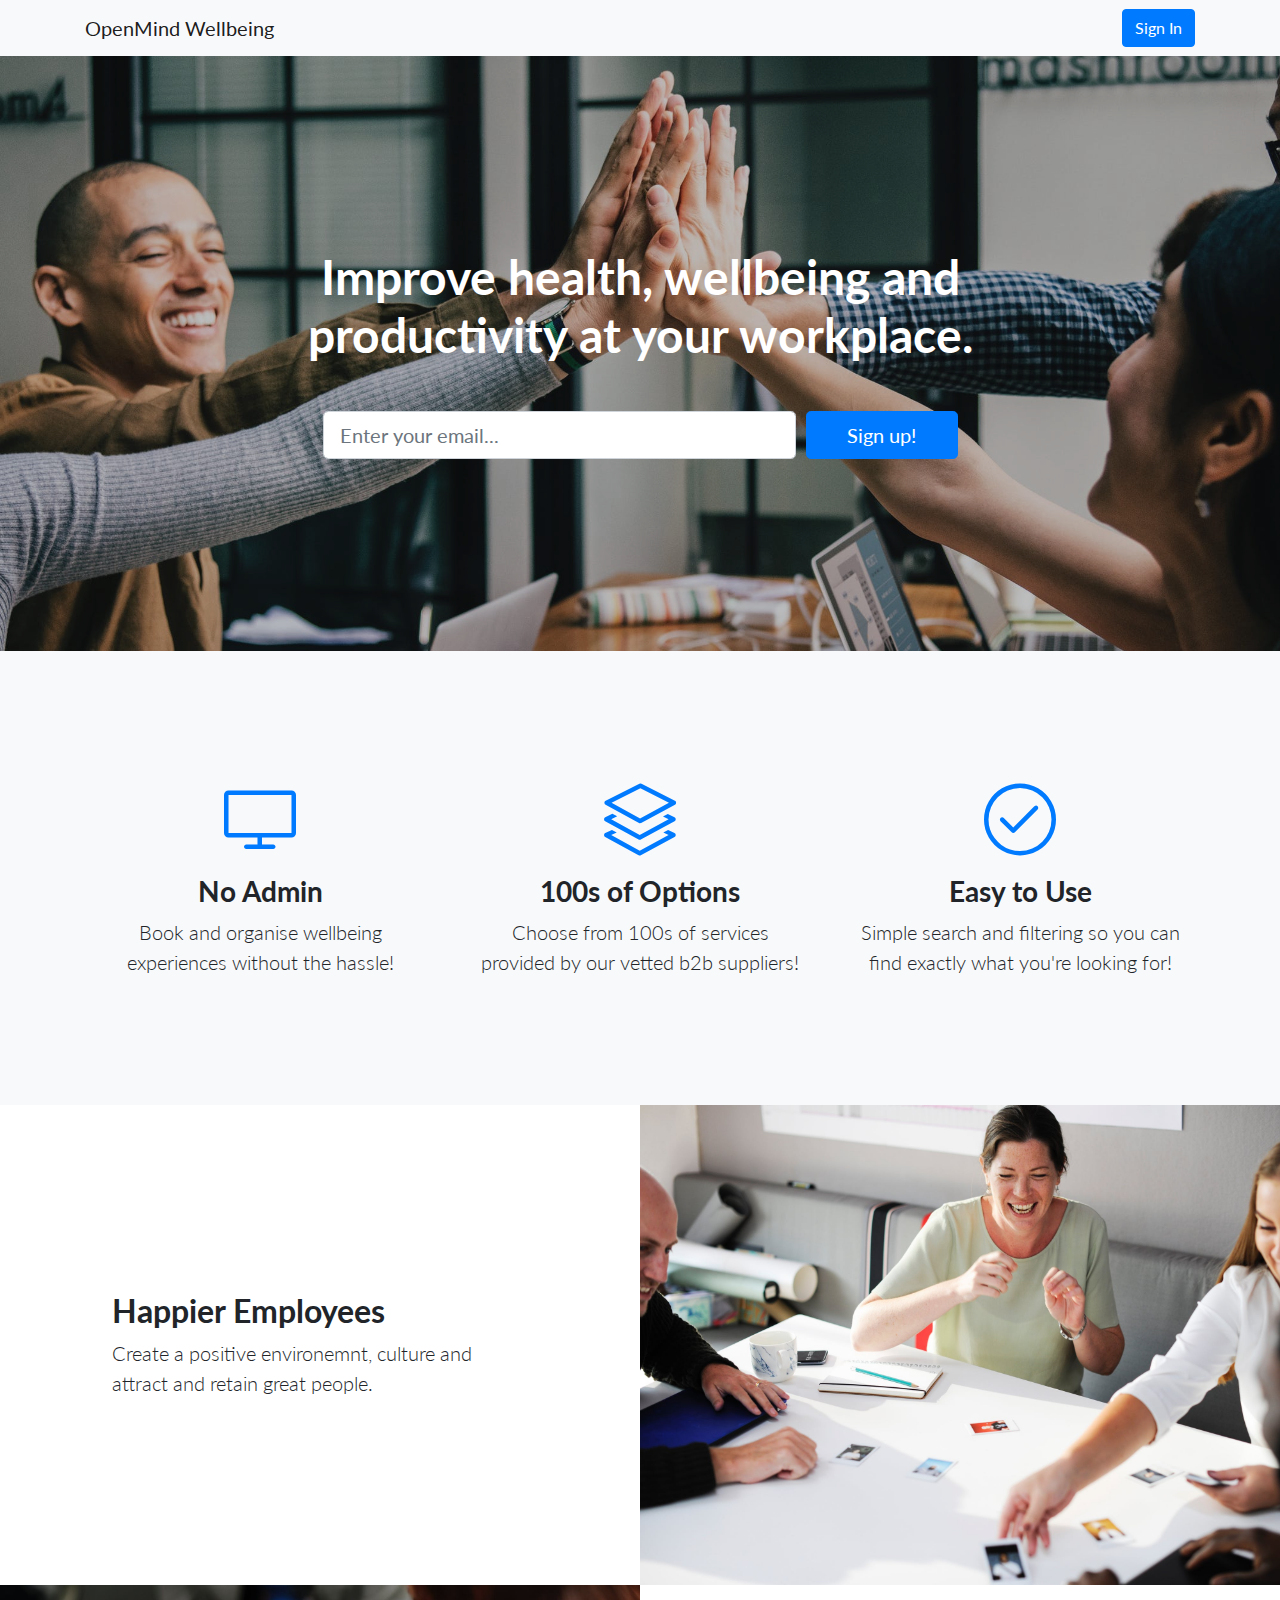
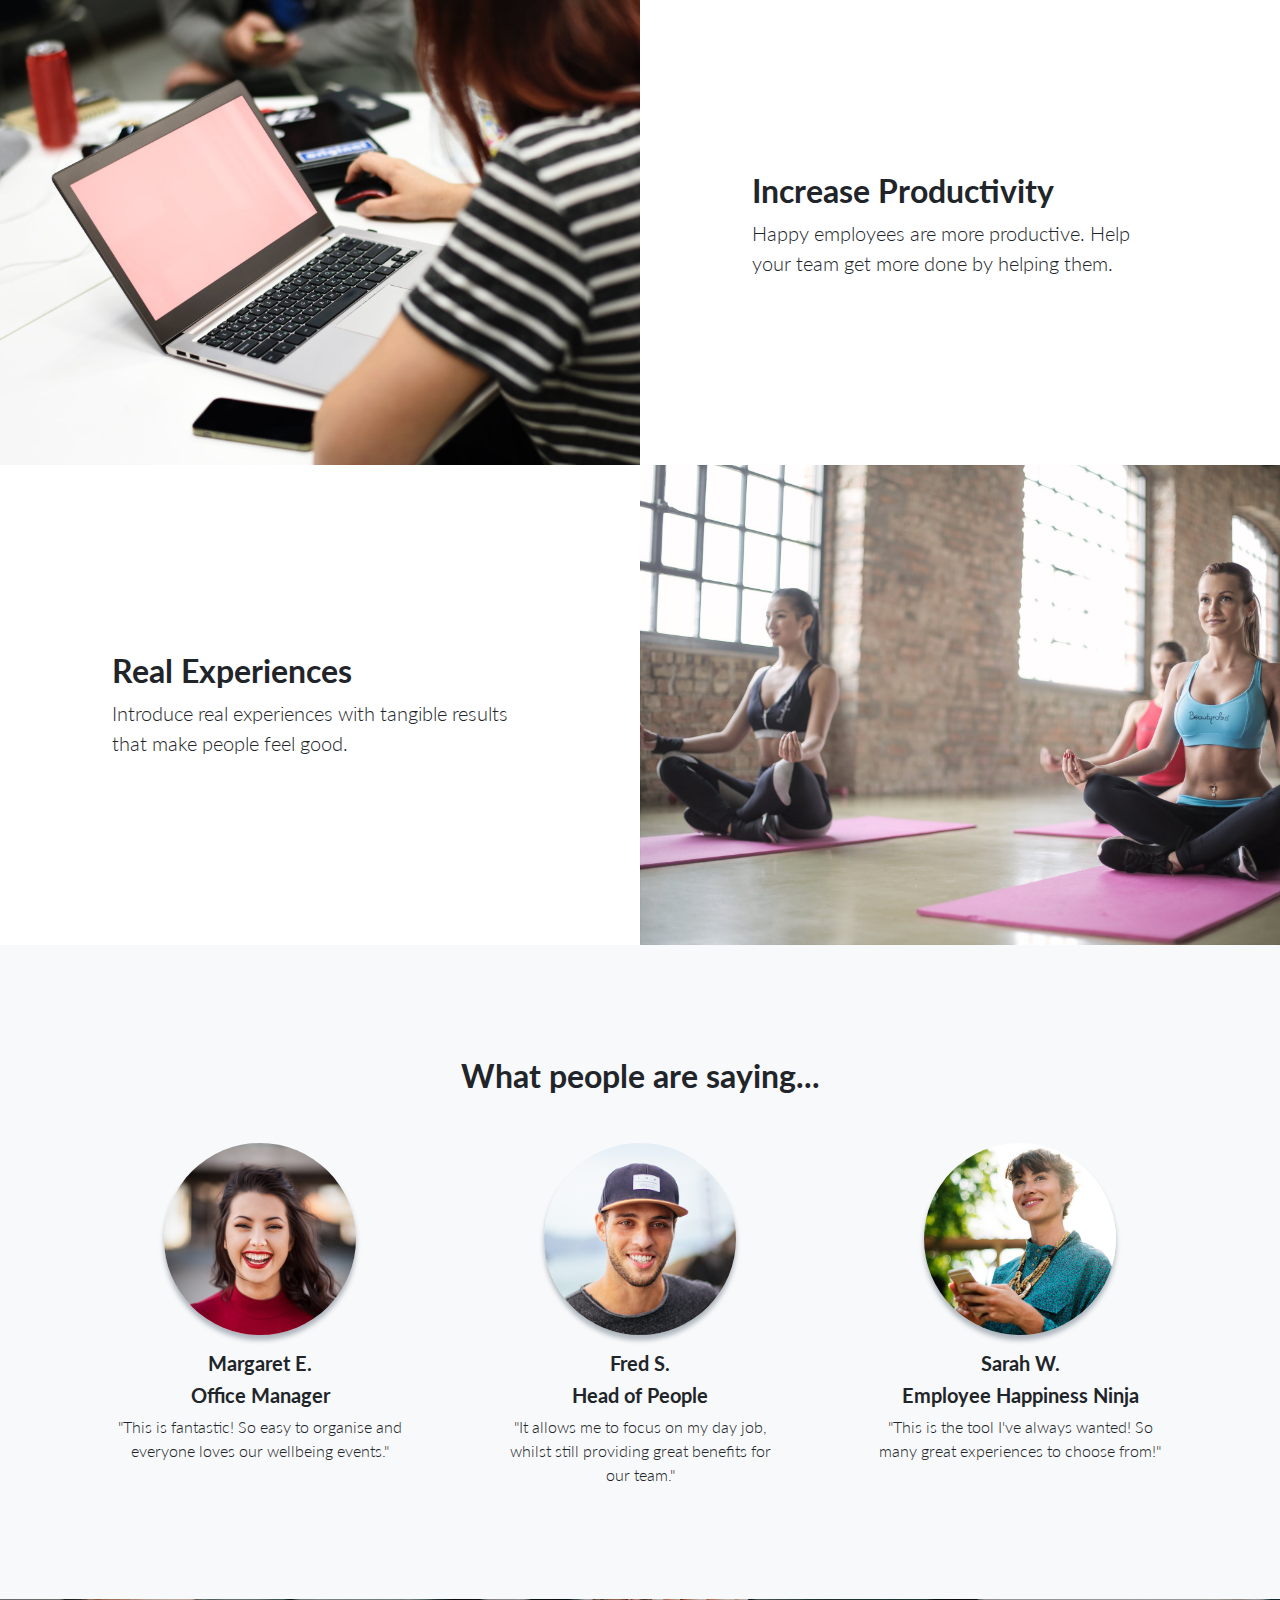
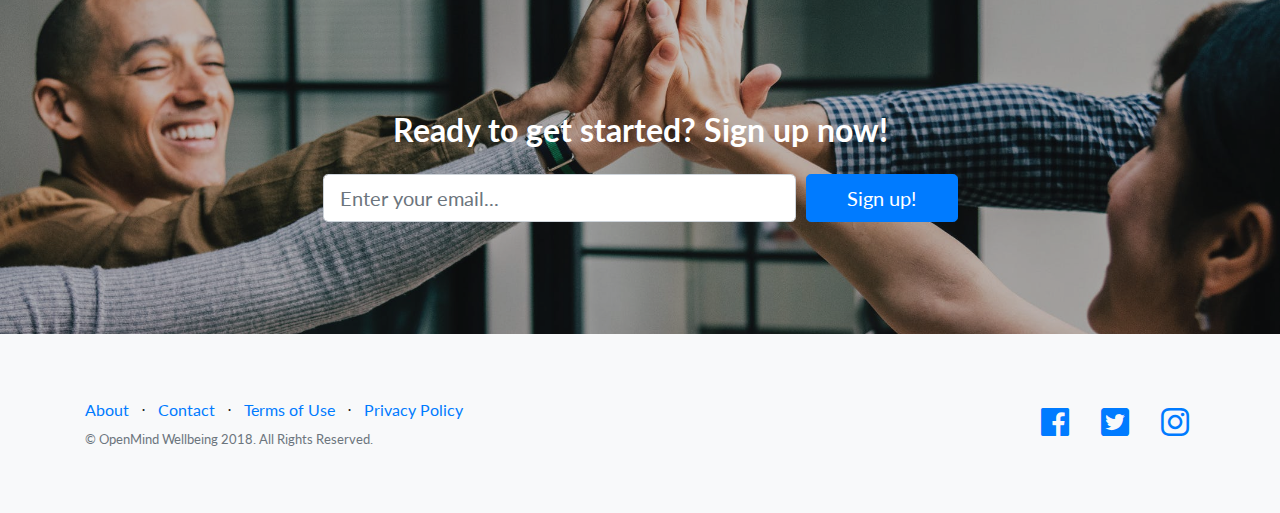
==== index.html @ 5ac27236 "Initial Commit" ====
<!DOCTYPE html>
<html lang="en">

  <head>

    <meta charset="utf-8">
    <meta name="viewport" content="width=device-width, initial-scale=1, shrink-to-fit=no">
    <meta name="description" content="">
    <meta name="author" content="">

    <title>OpenMind Wellbeing</title>

    <!-- Bootstrap core CSS -->
    <link href="vendor/bootstrap/css/bootstrap.min.css" rel="stylesheet">

    <!-- Custom fonts for this template -->
    <link href="vendor/fontawesome-free/css/all.min.css" rel="stylesheet">
    <link href="vendor/simple-line-icons/css/simple-line-icons.css" rel="stylesheet" type="text/css">
    <link href="https://fonts.googleapis.com/css?family=Lato:300,400,700,300italic,400italic,700italic" rel="stylesheet" type="text/css">

    <!-- Custom styles for this template -->
    <link href="css/landing-page.min.css" rel="stylesheet">

  </head>

  <body>

    <!-- Navigation -->
    <nav class="navbar navbar-light bg-light static-top">
      <div class="container">
        <a class="navbar-brand" href="#">OpenMind Wellbeing</a>
        <a class="btn btn-primary" href="#">Sign In</a>
      </div>
    </nav>

    <!-- Masthead -->
    <header class="masthead text-white text-center">
      <div class="overlay"></div>
      <div class="container">
        <div class="row">
          <div class="col-xl-9 mx-auto">
            <h1 class="mb-5">Improve health, wellbeing and productivity at your workplace.</h1>
          </div>
          <div class="col-md-10 col-lg-8 col-xl-7 mx-auto">
            <form>
              <div class="form-row">
                <div class="col-12 col-md-9 mb-2 mb-md-0">
                  <input type="email" class="form-control form-control-lg" placeholder="Enter your email...">
                </div>
                <div class="col-12 col-md-3">
                  <button type="submit" class="btn btn-block btn-lg btn-primary">Sign up!</button>
                </div>
              </div>
            </form>
          </div>
        </div>
      </div>
    </header>

    <!-- Icons Grid -->
    <section class="features-icons bg-light text-center">
      <div class="container">
        <div class="row">
          <div class="col-lg-4">
            <div class="features-icons-item mx-auto mb-5 mb-lg-0 mb-lg-3">
              <div class="features-icons-icon d-flex">
                <i class="icon-screen-desktop m-auto text-primary"></i>
              </div>
              <h3>No Admin</h3>
              <p class="lead mb-0">Book and organise wellbeing experiences without the hassle!</p>
            </div>
          </div>
          <div class="col-lg-4">
            <div class="features-icons-item mx-auto mb-5 mb-lg-0 mb-lg-3">
              <div class="features-icons-icon d-flex">
                <i class="icon-layers m-auto text-primary"></i>
              </div>
              <h3>100s of Options</h3>
              <p class="lead mb-0">Choose from 100s of services provided by our vetted b2b suppliers!</p>
            </div>
          </div>
          <div class="col-lg-4">
            <div class="features-icons-item mx-auto mb-0 mb-lg-3">
              <div class="features-icons-icon d-flex">
                <i class="icon-check m-auto text-primary"></i>
              </div>
              <h3>Easy to Use</h3>
              <p class="lead mb-0">Simple search and filtering so you can find exactly what you're looking for!</p>
            </div>
          </div>
        </div>
      </div>
    </section>

    <!-- Image Showcases -->
    <section class="showcase">
      <div class="container-fluid p-0">
        <div class="row no-gutters">

          <div class="col-lg-6 order-lg-2 text-white showcase-img" style="background-image: url('img/happy.jpeg');"></div>
          <div class="col-lg-6 order-lg-1 my-auto showcase-text">
            <h2>Happier Employees</h2>
            <p class="lead mb-0">Create a positive environemnt, culture and attract and retain great people.</p>
          </div>
        </div>
        <div class="row no-gutters">
          <div class="col-lg-6 text-white showcase-img" style="background-image: url('img/productive.jpeg');"></div>
          <div class="col-lg-6 my-auto showcase-text">
            <h2>Increase Productivity</h2>
            <p class="lead mb-0">Happy employees are more productive. Help your team get more done by helping them.</p>
          </div>
        </div>
        <div class="row no-gutters">
          <div class="col-lg-6 order-lg-2 text-white showcase-img" style="background-image: url('img/yoga.jpeg');"></div>
          <div class="col-lg-6 order-lg-1 my-auto showcase-text">
            <h2>Real Experiences</h2>
            <p class="lead mb-0">Introduce real experiences with tangible results that make people feel good.</p>
          </div>
        </div>
      </div>
    </section>

    <!-- Testimonials -->
    <section class="testimonials text-center bg-light">
      <div class="container">
        <h2 class="mb-5">What people are saying...</h2>
        <div class="row">
          <div class="col-lg-4">
            <div class="testimonial-item mx-auto mb-5 mb-lg-0">
              <img class="img-fluid rounded-circle mb-3" src="img/testimonials-1.jpg" alt="">
              <h5>Margaret E.</h5>
              <h5>Office Manager</h5>
              <p class="font-weight-light mb-0">"This is fantastic! So easy to organise and everyone loves our wellbeing events."</p>
            </div>
          </div>
          <div class="col-lg-4">
            <div class="testimonial-item mx-auto mb-5 mb-lg-0">
              <img class="img-fluid rounded-circle mb-3" src="img/testimonials-2.jpg" alt="">
              <h5>Fred S.</h5>
              <h5>Head of People</h5>
              <p class="font-weight-light mb-0">"It allows me to focus on my day job, whilst still providing great benefits for our team."</p>
            </div>
          </div>
          <div class="col-lg-4">
            <div class="testimonial-item mx-auto mb-5 mb-lg-0">
              <img class="img-fluid rounded-circle mb-3" src="img/testimonials-3.jpg" alt="">
              <h5>Sarah	W.</h5>
              <h5>Employee Happiness Ninja</h5>
              <p class="font-weight-light mb-0">"This is the tool I've always wanted! So many great experiences to choose from!"</p>
            </div>
          </div>
        </div>
      </div>
    </section>

    <!-- Call to Action -->
    <section class="call-to-action text-white text-center">
      <div class="overlay"></div>
      <div class="container">
        <div class="row">
          <div class="col-xl-9 mx-auto">
            <h2 class="mb-4">Ready to get started? Sign up now!</h2>
          </div>
          <div class="col-md-10 col-lg-8 col-xl-7 mx-auto">
            <form>
              <div class="form-row">
                <div class="col-12 col-md-9 mb-2 mb-md-0">
                  <input type="email" class="form-control form-control-lg" placeholder="Enter your email...">
                </div>
                <div class="col-12 col-md-3">
                  <button type="submit" class="btn btn-block btn-lg btn-primary">Sign up!</button>
                </div>
              </div>
            </form>
          </div>
        </div>
      </div>
    </section>

    <!-- Footer -->
    <footer class="footer bg-light">
      <div class="container">
        <div class="row">
          <div class="col-lg-6 h-100 text-center text-lg-left my-auto">
            <ul class="list-inline mb-2">
              <li class="list-inline-item">
                <a href="#">About</a>
              </li>
              <li class="list-inline-item">&sdot;</li>
              <li class="list-inline-item">
                <a href="#">Contact</a>
              </li>
              <li class="list-inline-item">&sdot;</li>
              <li class="list-inline-item">
                <a href="#">Terms of Use</a>
              </li>
              <li class="list-inline-item">&sdot;</li>
              <li class="list-inline-item">
                <a href="#">Privacy Policy</a>
              </li>
            </ul>
            <p class="text-muted small mb-4 mb-lg-0">&copy; OpenMind Wellbeing 2018. All Rights Reserved.</p>
          </div>
          <div class="col-lg-6 h-100 text-center text-lg-right my-auto">
            <ul class="list-inline mb-0">
              <li class="list-inline-item mr-3">
                <a href="https://www.facebook.com/OpenMindWellbeing/">
                  <i class="fab fa-facebook fa-2x fa-fw"></i>
                </a>
              </li>
              <li class="list-inline-item mr-3">
                <a href="https://www.twitter.com/OpenMindWellbeing/">
                  <i class="fab fa-twitter-square fa-2x fa-fw"></i>
                </a>
              </li>
              <li class="list-inline-item">
                <a href="https://www.instagram.com/OpenMindWellbeing/">
                  <i class="fab fa-instagram fa-2x fa-fw"></i>
                </a>
              </li>
            </ul>
          </div>
        </div>
      </div>
    </footer>

    <!-- Bootstrap core JavaScript -->
    <script src="vendor/jquery/jquery.min.js"></script>
    <script src="vendor/bootstrap/js/bootstrap.bundle.min.js"></script>

  </body>

</html>
---- vendor/fontawesome-free/css/all.min.css ----
/*!
 * Font Awesome Free 5.3.1 by @fontawesome - https://fontawesome.com
 * License - https://fontawesome.com/license/free (Icons: CC BY 4.0, Fonts: SIL OFL 1.1, Code: MIT License)
 */
.fa,.fab,.fal,.far,.fas{-moz-osx-font-smoothing:grayscale;-webkit-font-smoothing:antialiased;display:inline-block;font-style:normal;font-variant:normal;text-rendering:auto;line-height:1}.fa-lg{font-size:1.33333em;line-height:.75em;vertical-align:-.0667em}.fa-xs{font-size:.75em}.fa-sm{font-size:.875em}.fa-1x{font-size:1em}.fa-2x{font-size:2em}.fa-3x{font-size:3em}.fa-4x{font-size:4em}.fa-5x{font-size:5em}.fa-6x{font-size:6em}.fa-7x{font-size:7em}.fa-8x{font-size:8em}.fa-9x{font-size:9em}.fa-10x{font-size:10em}.fa-fw{text-align:center;width:1.25em}.fa-ul{list-style-type:none;margin-left:2.5em;padding-left:0}.fa-ul>li{position:relative}.fa-li{left:-2em;position:absolute;text-align:center;width:2em;line-height:inherit}.fa-border{border:.08em solid #eee;border-radius:.1em;padding:.2em .25em .15em}.fa-pull-left{float:left}.fa-pull-right{float:right}.fa.fa-pull-left,.fab.fa-pull-left,.fal.fa-pull-left,.far.fa-pull-left,.fas.fa-pull-left{margin-right:.3em}.fa.fa-pull-right,.fab.fa-pull-right,.fal.fa-pull-right,.far.fa-pull-right,.fas.fa-pull-right{margin-left:.3em}.fa-spin{animation:fa-spin 2s infinite linear}.fa-pulse{animation:fa-spin 1s infinite steps(8)}@keyframes fa-spin{0%{transform:rotate(0deg)}to{transform:rotate(1turn)}}.fa-rotate-90{-ms-filter:"progid:DXImageTransform.Microsoft.BasicImage(rotation=1)";transform:rotate(90deg)}.fa-rotate-180{-ms-filter:"progid:DXImageTransform.Microsoft.BasicImage(rotation=2)";transform:rotate(180deg)}.fa-rotate-270{-ms-filter:"progid:DXImageTransform.Microsoft.BasicImage(rotation=3)";transform:rotate(270deg)}.fa-flip-horizontal{-ms-filter:"progid:DXImageTransform.Microsoft.BasicImage(rotation=0, mirror=1)";transform:scaleX(-1)}.fa-flip-vertical{transform:scaleY(-1)}.fa-flip-horizontal.fa-flip-vertical,.fa-flip-vertical{-ms-filter:"progid:DXImageTransform.Microsoft.BasicImage(rotation=2, mirror=1)"}.fa-flip-horizontal.fa-flip-vertical{transform:scale(-1)}:root .fa-flip-horizontal,:root .fa-flip-vertical,:root .fa-rotate-90,:root .fa-rotate-180,:root .fa-rotate-270{-webkit-filter:none;filter:none}.fa-stack{display:inline-block;height:2em;line-height:2em;position:relative;vertical-align:middle;width:2em}.fa-stack-1x,.fa-stack-2x{left:0;position:absolute;text-align:center;width:100%}.fa-stack-1x{line-height:inherit}.fa-stack-2x{font-size:2em}.fa-inverse{color:#fff}.fa-500px:before{content:"\f26e"}.fa-accessible-icon:before{content:"\f368"}.fa-accusoft:before{content:"\f369"}.fa-ad:before{content:"\f641"}.fa-address-book:before{content:"\f2b9"}.fa-address-card:before{content:"\f2bb"}.fa-adjust:before{content:"\f042"}.fa-adn:before{content:"\f170"}.fa-adversal:before{content:"\f36a"}.fa-affiliatetheme:before{content:"\f36b"}.fa-air-freshener:before{content:"\f5d0"}.fa-algolia:before{content:"\f36c"}.fa-align-center:before{content:"\f037"}.fa-align-justify:before{content:"\f039"}.fa-align-left:before{content:"\f036"}.fa-align-right:before{content:"\f038"}.fa-alipay:before{content:"\f642"}.fa-allergies:before{content:"\f461"}.fa-amazon:before{content:"\f270"}.fa-amazon-pay:before{content:"\f42c"}.fa-ambulance:before{content:"\f0f9"}.fa-american-sign-language-interpreting:before{content:"\f2a3"}.fa-amilia:before{content:"\f36d"}.fa-anchor:before{content:"\f13d"}.fa-android:before{content:"\f17b"}.fa-angellist:before{content:"\f209"}.fa-angle-double-down:before{content:"\f103"}.fa-angle-double-left:before{content:"\f100"}.fa-angle-double-right:before{content:"\f101"}.fa-angle-double-up:before{content:"\f102"}.fa-angle-down:before{content:"\f107"}.fa-angle-left:before{content:"\f104"}.fa-angle-right:before{content:"\f105"}.fa-angle-up:before{content:"\f106"}.fa-angry:before{content:"\f556"}.fa-angrycreative:before{content:"\f36e"}.fa-angular:before{content:"\f420"}.fa-ankh:before{content:"\f644"}.fa-app-store:before{content:"\f36f"}.fa-app-store-ios:before{content:"\f370"}.fa-apper:before{content:"\f371"}.fa-apple:before{content:"\f179"}.fa-apple-alt:before{content:"\f5d1"}.fa-apple-pay:before{content:"\f415"}.fa-archive:before{content:"\f187"}.fa-archway:before{content:"\f557"}.fa-arrow-alt-circle-down:before{content:"\f358"}.fa-arrow-alt-circle-left:before{content:"\f359"}.fa-arrow-alt-circle-right:before{content:"\f35a"}.fa-arrow-alt-circle-up:before{content:"\f35b"}.fa-arrow-circle-down:before{content:"\f0ab"}.fa-arrow-circle-left:before{content:"\f0a8"}.fa-arrow-circle-right:before{content:"\f0a9"}.fa-arrow-circle-up:before{content:"\f0aa"}.fa-arrow-down:before{content:"\f063"}.fa-arrow-left:before{content:"\f060"}.fa-arrow-right:before{content:"\f061"}.fa-arrow-up:before{content:"\f062"}.fa-arrows-alt:before{content:"\f0b2"}.fa-arrows-alt-h:before{content:"\f337"}.fa-arrows-alt-v:before{content:"\f338"}.fa-assistive-listening-systems:before{content:"\f2a2"}.fa-asterisk:before{content:"\f069"}.fa-asymmetrik:before{content:"\f372"}.fa-at:before{content:"\f1fa"}.fa-atlas:before{content:"\f558"}.fa-atom:before{content:"\f5d2"}.fa-audible:before{content:"\f373"}.fa-audio-description:before{content:"\f29e"}.fa-autoprefixer:before{content:"\f41c"}.fa-avianex:before{content:"\f374"}.fa-aviato:before{content:"\f421"}.fa-award:before{content:"\f559"}.fa-aws:before{content:"\f375"}.fa-backspace:before{content:"\f55a"}.fa-backward:before{content:"\f04a"}.fa-balance-scale:before{content:"\f24e"}.fa-ban:before{content:"\f05e"}.fa-band-aid:before{content:"\f462"}.fa-bandcamp:before{content:"\f2d5"}.fa-barcode:before{content:"\f02a"}.fa-bars:before{content:"\f0c9"}.fa-baseball-ball:before{content:"\f433"}.fa-basketball-ball:before{content:"\f434"}.fa-bath:before{content:"\f2cd"}.fa-battery-empty:before{content:"\f244"}.fa-battery-full:before{content:"\f240"}.fa-battery-half:before{content:"\f242"}.fa-battery-quarter:before{content:"\f243"}.fa-battery-three-quarters:before{content:"\f241"}.fa-bed:before{content:"\f236"}.fa-beer:before{content:"\f0fc"}.fa-behance:before{content:"\f1b4"}.fa-behance-square:before{content:"\f1b5"}.fa-bell:before{content:"\f0f3"}.fa-bell-slash:before{content:"\f1f6"}.fa-bezier-curve:before{content:"\f55b"}.fa-bible:before{content:"\f647"}.fa-bicycle:before{content:"\f206"}.fa-bimobject:before{content:"\f378"}.fa-binoculars:before{content:"\f1e5"}.fa-birthday-cake:before{content:"\f1fd"}.fa-bitbucket:before{content:"\f171"}.fa-bitcoin:before{content:"\f379"}.fa-bity:before{content:"\f37a"}.fa-black-tie:before{content:"\f27e"}.fa-blackberry:before{content:"\f37b"}.fa-blender:before{content:"\f517"}.fa-blind:before{content:"\f29d"}.fa-blogger:before{content:"\f37c"}.fa-blogger-b:before{content:"\f37d"}.fa-bluetooth:before{content:"\f293"}.fa-bluetooth-b:before{content:"\f294"}.fa-bold:before{content:"\f032"}.fa-bolt:before{content:"\f0e7"}.fa-bomb:before{content:"\f1e2"}.fa-bone:before{content:"\f5d7"}.fa-bong:before{content:"\f55c"}.fa-book:before{content:"\f02d"}.fa-book-open:before{content:"\f518"}.fa-book-reader:before{content:"\f5da"}.fa-bookmark:before{content:"\f02e"}.fa-bowling-ball:before{content:"\f436"}.fa-box:before{content:"\f466"}.fa-box-open:before{content:"\f49e"}.fa-boxes:before{content:"\f468"}.fa-braille:before{content:"\f2a1"}.fa-brain:before{content:"\f5dc"}.fa-briefcase:before{content:"\f0b1"}.fa-briefcase-medical:before{content:"\f469"}.fa-broadcast-tower:before{content:"\f519"}.fa-broom:before{content:"\f51a"}.fa-brush:before{content:"\f55d"}.fa-btc:before{content:"\f15a"}.fa-bug:before{content:"\f188"}.fa-building:before{content:"\f1ad"}.fa-bullhorn:before{content:"\f0a1"}.fa-bullseye:before{content:"\f140"}.fa-burn:before{content:"\f46a"}.fa-buromobelexperte:before{content:"\f37f"}.fa-bus:before{content:"\f207"}.fa-bus-alt:before{content:"\f55e"}.fa-business-time:before{content:"\f64a"}.fa-buysellads:before{content:"\f20d"}.fa-calculator:before{content:"\f1ec"}.fa-calendar:before{content:"\f133"}.fa-calendar-alt:before{content:"\f073"}.fa-calendar-check:before{content:"\f274"}.fa-calendar-minus:before{content:"\f272"}.fa-calendar-plus:before{content:"\f271"}.fa-calendar-times:before{content:"\f273"}.fa-camera:before{content:"\f030"}.fa-camera-retro:before{content:"\f083"}.fa-cannabis:before{content:"\f55f"}.fa-capsules:before{content:"\f46b"}.fa-car:before{content:"\f1b9"}.fa-car-alt:before{content:"\f5de"}.fa-car-battery:before{content:"\f5df"}.fa-car-crash:before{content:"\f5e1"}.fa-car-side:before{content:"\f5e4"}.fa-caret-down:before{content:"\f0d7"}.fa-caret-left:before{content:"\f0d9"}.fa-caret-right:before{content:"\f0da"}.fa-caret-square-down:before{content:"\f150"}.fa-caret-square-left:before{content:"\f191"}.fa-caret-square-right:before{content:"\f152"}.fa-caret-square-up:before{content:"\f151"}.fa-caret-up:before{content:"\f0d8"}.fa-cart-arrow-down:before{content:"\f218"}.fa-cart-plus:before{content:"\f217"}.fa-cc-amazon-pay:before{content:"\f42d"}.fa-cc-amex:before{content:"\f1f3"}.fa-cc-apple-pay:before{content:"\f416"}.fa-cc-diners-club:before{content:"\f24c"}.fa-cc-discover:before{content:"\f1f2"}.fa-cc-jcb:before{content:"\f24b"}.fa-cc-mastercard:before{content:"\f1f1"}.fa-cc-paypal:before{content:"\f1f4"}.fa-cc-stripe:before{content:"\f1f5"}.fa-cc-visa:before{content:"\f1f0"}.fa-centercode:before{content:"\f380"}.fa-certificate:before{content:"\f0a3"}.fa-chalkboard:before{content:"\f51b"}.fa-chalkboard-teacher:before{content:"\f51c"}.fa-charging-station:before{content:"\f5e7"}.fa-chart-area:before{content:"\f1fe"}.fa-chart-bar:before{content:"\f080"}.fa-chart-line:before{content:"\f201"}.fa-chart-pie:before{content:"\f200"}.fa-check:before{content:"\f00c"}.fa-check-circle:before{content:"\f058"}.fa-check-double:before{content:"\f560"}.fa-check-square:before{content:"\f14a"}.fa-chess:before{content:"\f439"}.fa-chess-bishop:before{content:"\f43a"}.fa-chess-board:before{content:"\f43c"}.fa-chess-king:before{content:"\f43f"}.fa-chess-knight:before{content:"\f441"}.fa-chess-pawn:before{content:"\f443"}.fa-chess-queen:before{content:"\f445"}.fa-chess-rook:before{content:"\f447"}.fa-chevron-circle-down:before{content:"\f13a"}.fa-chevron-circle-left:before{content:"\f137"}.fa-chevron-circle-right:before{content:"\f138"}.fa-chevron-circle-up:before{content:"\f139"}.fa-chevron-down:before{content:"\f078"}.fa-chevron-left:before{content:"\f053"}.fa-chevron-right:before{content:"\f054"}.fa-chevron-up:before{content:"\f077"}.fa-child:before{content:"\f1ae"}.fa-chrome:before{content:"\f268"}.fa-church:before{content:"\f51d"}.fa-circle:before{content:"\f111"}.fa-circle-notch:before{content:"\f1ce"}.fa-city:before{content:"\f64f"}.fa-clipboard:before{content:"\f328"}.fa-clipboard-check:before{content:"\f46c"}.fa-clipboard-list:before{content:"\f46d"}.fa-clock:before{content:"\f017"}.fa-clone:before{content:"\f24d"}.fa-closed-captioning:before{content:"\f20a"}.fa-cloud:before{content:"\f0c2"}.fa-cloud-download-alt:before{content:"\f381"}.fa-cloud-upload-alt:before{content:"\f382"}.fa-cloudscale:before{content:"\f383"}.fa-cloudsmith:before{content:"\f384"}.fa-cloudversify:before{content:"\f385"}.fa-cocktail:before{content:"\f561"}.fa-code:before{content:"\f121"}.fa-code-branch:before{content:"\f126"}.fa-codepen:before{content:"\f1cb"}.fa-codiepie:before{content:"\f284"}.fa-coffee:before{content:"\f0f4"}.fa-cog:before{content:"\f013"}.fa-cogs:before{content:"\f085"}.fa-coins:before{content:"\f51e"}.fa-columns:before{content:"\f0db"}.fa-comment:before{content:"\f075"}.fa-comment-alt:before{content:"\f27a"}.fa-comment-dollar:before{content:"\f651"}.fa-comment-dots:before{content:"\f4ad"}.fa-comment-slash:before{content:"\f4b3"}.fa-comments:before{content:"\f086"}.fa-comments-dollar:before{content:"\f653"}.fa-compact-disc:before{content:"\f51f"}.fa-compass:before{content:"\f14e"}.fa-compress:before{content:"\f066"}.fa-concierge-bell:before{content:"\f562"}.fa-connectdevelop:before{content:"\f20e"}.fa-contao:before{content:"\f26d"}.fa-cookie:before{content:"\f563"}.fa-cookie-bite:before{content:"\f564"}.fa-copy:before{content:"\f0c5"}.fa-copyright:before{content:"\f1f9"}.fa-couch:before{content:"\f4b8"}.fa-cpanel:before{content:"\f388"}.fa-creative-commons:before{content:"\f25e"}.fa-creative-commons-by:before{content:"\f4e7"}.fa-creative-commons-nc:before{content:"\f4e8"}.fa-creative-commons-nc-eu:before{content:"\f4e9"}.fa-creative-commons-nc-jp:before{content:"\f4ea"}.fa-creative-commons-nd:before{content:"\f4eb"}.fa-creative-commons-pd:before{content:"\f4ec"}.fa-creative-commons-pd-alt:before{content:"\f4ed"}.fa-creative-commons-remix:before{content:"\f4ee"}.fa-creative-commons-sa:before{content:"\f4ef"}.fa-creative-commons-sampling:before{content:"\f4f0"}.fa-creative-commons-sampling-plus:before{content:"\f4f1"}.fa-creative-commons-share:before{content:"\f4f2"}.fa-credit-card:before{content:"\f09d"}.fa-crop:before{content:"\f125"}.fa-crop-alt:before{content:"\f565"}.fa-cross:before{content:"\f654"}.fa-crosshairs:before{content:"\f05b"}.fa-crow:before{content:"\f520"}.fa-crown:before{content:"\f521"}.fa-css3:before{content:"\f13c"}.fa-css3-alt:before{content:"\f38b"}.fa-cube:before{content:"\f1b2"}.fa-cubes:before{content:"\f1b3"}.fa-cut:before{content:"\f0c4"}.fa-cuttlefish:before{content:"\f38c"}.fa-d-and-d:before{content:"\f38d"}.fa-dashcube:before{content:"\f210"}.fa-database:before{content:"\f1c0"}.fa-deaf:before{content:"\f2a4"}.fa-delicious:before{content:"\f1a5"}.fa-deploydog:before{content:"\f38e"}.fa-deskpro:before{content:"\f38f"}.fa-desktop:before{content:"\f108"}.fa-deviantart:before{content:"\f1bd"}.fa-dharmachakra:before{content:"\f655"}.fa-diagnoses:before{content:"\f470"}.fa-dice:before{content:"\f522"}.fa-dice-five:before{content:"\f523"}.fa-dice-four:before{content:"\f524"}.fa-dice-one:before{content:"\f525"}.fa-dice-six:before{content:"\f526"}.fa-dice-three:before{content:"\f527"}.fa-dice-two:before{content:"\f528"}.fa-digg:before{content:"\f1a6"}.fa-digital-ocean:before{content:"\f391"}.fa-digital-tachograph:before{content:"\f566"}.fa-directions:before{content:"\f5eb"}.fa-discord:before{content:"\f392"}.fa-discourse:before{content:"\f393"}.fa-divide:before{content:"\f529"}.fa-dizzy:before{content:"\f567"}.fa-dna:before{content:"\f471"}.fa-dochub:before{content:"\f394"}.fa-docker:before{content:"\f395"}.fa-dollar-sign:before{content:"\f155"}.fa-dolly:before{content:"\f472"}.fa-dolly-flatbed:before{content:"\f474"}.fa-donate:before{content:"\f4b9"}.fa-door-closed:before{content:"\f52a"}.fa-door-open:before{content:"\f52b"}.fa-dot-circle:before{content:"\f192"}.fa-dove:before{content:"\f4ba"}.fa-download:before{content:"\f019"}.fa-draft2digital:before{content:"\f396"}.fa-drafting-compass:before{content:"\f568"}.fa-draw-polygon:before{content:"\f5ee"}.fa-dribbble:before{content:"\f17d"}.fa-dribbble-square:before{content:"\f397"}.fa-dropbox:before{content:"\f16b"}.fa-drum:before{content:"\f569"}.fa-drum-steelpan:before{content:"\f56a"}.fa-drupal:before{content:"\f1a9"}.fa-dumbbell:before{content:"\f44b"}.fa-dyalog:before{content:"\f399"}.fa-earlybirds:before{content:"\f39a"}.fa-ebay:before{content:"\f4f4"}.fa-edge:before{content:"\f282"}.fa-edit:before{content:"\f044"}.fa-eject:before{content:"\f052"}.fa-elementor:before{content:"\f430"}.fa-ellipsis-h:before{content:"\f141"}.fa-ellipsis-v:before{content:"\f142"}.fa-ello:before{content:"\f5f1"}.fa-ember:before{content:"\f423"}.fa-empire:before{content:"\f1d1"}.fa-envelope:before{content:"\f0e0"}.fa-envelope-open:before{content:"\f2b6"}.fa-envelope-open-text:before{content:"\f658"}.fa-envelope-square:before{content:"\f199"}.fa-envira:before{content:"\f299"}.fa-equals:before{content:"\f52c"}.fa-eraser:before{content:"\f12d"}.fa-erlang:before{content:"\f39d"}.fa-ethereum:before{content:"\f42e"}.fa-etsy:before{content:"\f2d7"}.fa-euro-sign:before{content:"\f153"}.fa-exchange-alt:before{content:"\f362"}.fa-exclamation:before{content:"\f12a"}.fa-exclamation-circle:before{content:"\f06a"}.fa-exclamation-triangle:before{content:"\f071"}.fa-expand:before{content:"\f065"}.fa-expand-arrows-alt:before{content:"\f31e"}.fa-expeditedssl:before{content:"\f23e"}.fa-external-link-alt:before{content:"\f35d"}.fa-external-link-square-alt:before{content:"\f360"}.fa-eye:before{content:"\f06e"}.fa-eye-dropper:before{content:"\f1fb"}.fa-eye-slash:before{content:"\f070"}.fa-facebook:before{content:"\f09a"}.fa-facebook-f:before{content:"\f39e"}.fa-facebook-messenger:before{content:"\f39f"}.fa-facebook-square:before{content:"\f082"}.fa-fast-backward:before{content:"\f049"}.fa-fast-forward:before{content:"\f050"}.fa-fax:before{content:"\f1ac"}.fa-feather:before{content:"\f52d"}.fa-feather-alt:before{content:"\f56b"}.fa-female:before{content:"\f182"}.fa-fighter-jet:before{content:"\f0fb"}.fa-file:before{content:"\f15b"}.fa-file-alt:before{content:"\f15c"}.fa-file-archive:before{content:"\f1c6"}.fa-file-audio:before{content:"\f1c7"}.fa-file-code:before{content:"\f1c9"}.fa-file-contract:before{content:"\f56c"}.fa-file-download:before{content:"\f56d"}.fa-file-excel:before{content:"\f1c3"}.fa-file-export:before{content:"\f56e"}.fa-file-image:before{content:"\f1c5"}.fa-file-import:before{content:"\f56f"}.fa-file-invoice:before{content:"\f570"}.fa-file-invoice-dollar:before{content:"\f571"}.fa-file-medical:before{content:"\f477"}.fa-file-medical-alt:before{content:"\f478"}.fa-file-pdf:before{content:"\f1c1"}.fa-file-powerpoint:before{content:"\f1c4"}.fa-file-prescription:before{content:"\f572"}.fa-file-signature:before{content:"\f573"}.fa-file-upload:before{content:"\f574"}.fa-file-video:before{content:"\f1c8"}.fa-file-word:before{content:"\f1c2"}.fa-fill:before{content:"\f575"}.fa-fill-drip:before{content:"\f576"}.fa-film:before{content:"\f008"}.fa-filter:before{content:"\f0b0"}.fa-fingerprint:before{content:"\f577"}.fa-fire:before{content:"\f06d"}.fa-fire-extinguisher:before{content:"\f134"}.fa-firefox:before{content:"\f269"}.fa-first-aid:before{content:"\f479"}.fa-first-order:before{content:"\f2b0"}.fa-first-order-alt:before{content:"\f50a"}.fa-firstdraft:before{content:"\f3a1"}.fa-fish:before{content:"\f578"}.fa-flag:before{content:"\f024"}.fa-flag-checkered:before{content:"\f11e"}.fa-flask:before{content:"\f0c3"}.fa-flickr:before{content:"\f16e"}.fa-flipboard:before{content:"\f44d"}.fa-flushed:before{content:"\f579"}.fa-fly:before{content:"\f417"}.fa-folder:before{content:"\f07b"}.fa-folder-minus:before{content:"\f65d"}.fa-folder-open:before{content:"\f07c"}.fa-folder-plus:before{content:"\f65e"}.fa-font:before{content:"\f031"}.fa-font-awesome:before{content:"\f2b4"}.fa-font-awesome-alt:before{content:"\f35c"}.fa-font-awesome-flag:before{content:"\f425"}.fa-font-awesome-logo-full:before{content:"\f4e6"}.fa-fonticons:before{content:"\f280"}.fa-fonticons-fi:before{content:"\f3a2"}.fa-football-ball:before{content:"\f44e"}.fa-fort-awesome:before{content:"\f286"}.fa-fort-awesome-alt:before{content:"\f3a3"}.fa-forumbee:before{content:"\f211"}.fa-forward:before{content:"\f04e"}.fa-foursquare:before{content:"\f180"}.fa-free-code-camp:before{content:"\f2c5"}.fa-freebsd:before{content:"\f3a4"}.fa-frog:before{content:"\f52e"}.fa-frown:before{content:"\f119"}.fa-frown-open:before{content:"\f57a"}.fa-fulcrum:before{content:"\f50b"}.fa-funnel-dollar:before{content:"\f662"}.fa-futbol:before{content:"\f1e3"}.fa-galactic-republic:before{content:"\f50c"}.fa-galactic-senate:before{content:"\f50d"}.fa-gamepad:before{content:"\f11b"}.fa-gas-pump:before{content:"\f52f"}.fa-gavel:before{content:"\f0e3"}.fa-gem:before{content:"\f3a5"}.fa-genderless:before{content:"\f22d"}.fa-get-pocket:before{content:"\f265"}.fa-gg:before{content:"\f260"}.fa-gg-circle:before{content:"\f261"}.fa-gift:before{content:"\f06b"}.fa-git:before{content:"\f1d3"}.fa-git-square:before{content:"\f1d2"}.fa-github:before{content:"\f09b"}.fa-github-alt:before{content:"\f113"}.fa-github-square:before{content:"\f092"}.fa-gitkraken:before{content:"\f3a6"}.fa-gitlab:before{content:"\f296"}.fa-gitter:before{content:"\f426"}.fa-glass-martini:before{content:"\f000"}.fa-glass-martini-alt:before{content:"\f57b"}.fa-glasses:before{content:"\f530"}.fa-glide:before{content:"\f2a5"}.fa-glide-g:before{content:"\f2a6"}.fa-globe:before{content:"\f0ac"}.fa-globe-africa:before{content:"\f57c"}.fa-globe-americas:before{content:"\f57d"}.fa-globe-asia:before{content:"\f57e"}.fa-gofore:before{content:"\f3a7"}.fa-golf-ball:before{content:"\f450"}.fa-goodreads:before{content:"\f3a8"}.fa-goodreads-g:before{content:"\f3a9"}.fa-google:before{content:"\f1a0"}.fa-google-drive:before{content:"\f3aa"}.fa-google-play:before{content:"\f3ab"}.fa-google-plus:before{content:"\f2b3"}.fa-google-plus-g:before{content:"\f0d5"}.fa-google-plus-square:before{content:"\f0d4"}.fa-google-wallet:before{content:"\f1ee"}.fa-gopuram:before{content:"\f664"}.fa-graduation-cap:before{content:"\f19d"}.fa-gratipay:before{content:"\f184"}.fa-grav:before{content:"\f2d6"}.fa-greater-than:before{content:"\f531"}.fa-greater-than-equal:before{content:"\f532"}.fa-grimace:before{content:"\f57f"}.fa-grin:before{content:"\f580"}.fa-grin-alt:before{content:"\f581"}.fa-grin-beam:before{content:"\f582"}.fa-grin-beam-sweat:before{content:"\f583"}.fa-grin-hearts:before{content:"\f584"}.fa-grin-squint:before{content:"\f585"}.fa-grin-squint-tears:before{content:"\f586"}.fa-grin-stars:before{content:"\f587"}.fa-grin-tears:before{content:"\f588"}.fa-grin-tongue:before{content:"\f589"}.fa-grin-tongue-squint:before{content:"\f58a"}.fa-grin-tongue-wink:before{content:"\f58b"}.fa-grin-wink:before{content:"\f58c"}.fa-grip-horizontal:before{content:"\f58d"}.fa-grip-vertical:before{content:"\f58e"}.fa-gripfire:before{content:"\f3ac"}.fa-grunt:before{content:"\f3ad"}.fa-gulp:before{content:"\f3ae"}.fa-h-square:before{content:"\f0fd"}.fa-hacker-news:before{content:"\f1d4"}.fa-hacker-news-square:before{content:"\f3af"}.fa-hackerrank:before{content:"\f5f7"}.fa-hamsa:before{content:"\f665"}.fa-hand-holding:before{content:"\f4bd"}.fa-hand-holding-heart:before{content:"\f4be"}.fa-hand-holding-usd:before{content:"\f4c0"}.fa-hand-lizard:before{content:"\f258"}.fa-hand-paper:before{content:"\f256"}.fa-hand-peace:before{content:"\f25b"}.fa-hand-point-down:before{content:"\f0a7"}.fa-hand-point-left:before{content:"\f0a5"}.fa-hand-point-right:before{content:"\f0a4"}.fa-hand-point-up:before{content:"\f0a6"}.fa-hand-pointer:before{content:"\f25a"}.fa-hand-rock:before{content:"\f255"}.fa-hand-scissors:before{content:"\f257"}.fa-hand-spock:before{content:"\f259"}.fa-hands:before{content:"\f4c2"}.fa-hands-helping:before{content:"\f4c4"}.fa-handshake:before{content:"\f2b5"}.fa-hashtag:before{content:"\f292"}.fa-haykal:before{content:"\f666"}.fa-hdd:before{content:"\f0a0"}.fa-heading:before{content:"\f1dc"}.fa-headphones:before{content:"\f025"}.fa-headphones-alt:before{content:"\f58f"}.fa-headset:before{content:"\f590"}.fa-heart:before{content:"\f004"}.fa-heartbeat:before{content:"\f21e"}.fa-helicopter:before{content:"\f533"}.fa-highlighter:before{content:"\f591"}.fa-hips:before{content:"\f452"}.fa-hire-a-helper:before{content:"\f3b0"}.fa-history:before{content:"\f1da"}.fa-hockey-puck:before{content:"\f453"}.fa-home:before{content:"\f015"}.fa-hooli:before{content:"\f427"}.fa-hornbill:before{content:"\f592"}.fa-hospital:before{content:"\f0f8"}.fa-hospital-alt:before{content:"\f47d"}.fa-hospital-symbol:before{content:"\f47e"}.fa-hot-tub:before{content:"\f593"}.fa-hotel:before{content:"\f594"}.fa-hotjar:before{content:"\f3b1"}.fa-hourglass:before{content:"\f254"}.fa-hourglass-end:before{content:"\f253"}.fa-hourglass-half:before{content:"\f252"}.fa-hourglass-start:before{content:"\f251"}.fa-houzz:before{content:"\f27c"}.fa-html5:before{content:"\f13b"}.fa-hubspot:before{content:"\f3b2"}.fa-i-cursor:before{content:"\f246"}.fa-id-badge:before{content:"\f2c1"}.fa-id-card:before{content:"\f2c2"}.fa-id-card-alt:before{content:"\f47f"}.fa-image:before{content:"\f03e"}.fa-images:before{content:"\f302"}.fa-imdb:before{content:"\f2d8"}.fa-inbox:before{content:"\f01c"}.fa-indent:before{content:"\f03c"}.fa-industry:before{content:"\f275"}.fa-infinity:before{content:"\f534"}.fa-info:before{content:"\f129"}.fa-info-circle:before{content:"\f05a"}.fa-instagram:before{content:"\f16d"}.fa-internet-explorer:before{content:"\f26b"}.fa-ioxhost:before{content:"\f208"}.fa-italic:before{content:"\f033"}.fa-itunes:before{content:"\f3b4"}.fa-itunes-note:before{content:"\f3b5"}.fa-java:before{content:"\f4e4"}.fa-jedi:before{content:"\f669"}.fa-jedi-order:before{content:"\f50e"}.fa-jenkins:before{content:"\f3b6"}.fa-joget:before{content:"\f3b7"}.fa-joint:before{content:"\f595"}.fa-joomla:before{content:"\f1aa"}.fa-journal-whills:before{content:"\f66a"}.fa-js:before{content:"\f3b8"}.fa-js-square:before{content:"\f3b9"}.fa-jsfiddle:before{content:"\f1cc"}.fa-kaaba:before{content:"\f66b"}.fa-kaggle:before{content:"\f5fa"}.fa-key:before{content:"\f084"}.fa-keybase:before{content:"\f4f5"}.fa-keyboard:before{content:"\f11c"}.fa-keycdn:before{content:"\f3ba"}.fa-khanda:before{content:"\f66d"}.fa-kickstarter:before{content:"\f3bb"}.fa-kickstarter-k:before{content:"\f3bc"}.fa-kiss:before{content:"\f596"}.fa-kiss-beam:before{content:"\f597"}.fa-kiss-wink-heart:before{content:"\f598"}.fa-kiwi-bird:before{content:"\f535"}.fa-korvue:before{content:"\f42f"}.fa-landmark:before{content:"\f66f"}.fa-language:before{content:"\f1ab"}.fa-laptop:before{content:"\f109"}.fa-laptop-code:before{content:"\f5fc"}.fa-laravel:before{content:"\f3bd"}.fa-lastfm:before{content:"\f202"}.fa-lastfm-square:before{content:"\f203"}.fa-laugh:before{content:"\f599"}.fa-laugh-beam:before{content:"\f59a"}.fa-laugh-squint:before{content:"\f59b"}.fa-laugh-wink:before{content:"\f59c"}.fa-layer-group:before{content:"\f5fd"}.fa-leaf:before{content:"\f06c"}.fa-leanpub:before{content:"\f212"}.fa-lemon:before{content:"\f094"}.fa-less:before{content:"\f41d"}.fa-less-than:before{content:"\f536"}.fa-less-than-equal:before{content:"\f537"}.fa-level-down-alt:before{content:"\f3be"}.fa-level-up-alt:before{content:"\f3bf"}.fa-life-ring:before{content:"\f1cd"}.fa-lightbulb:before{content:"\f0eb"}.fa-line:before{content:"\f3c0"}.fa-link:before{content:"\f0c1"}.fa-linkedin:before{content:"\f08c"}.fa-linkedin-in:before{content:"\f0e1"}.fa-linode:before{content:"\f2b8"}.fa-linux:before{content:"\f17c"}.fa-lira-sign:before{content:"\f195"}.fa-list:before{content:"\f03a"}.fa-list-alt:before{content:"\f022"}.fa-list-ol:before{content:"\f0cb"}.fa-list-ul:before{content:"\f0ca"}.fa-location-arrow:before{content:"\f124"}.fa-lock:before{content:"\f023"}.fa-lock-open:before{content:"\f3c1"}.fa-long-arrow-alt-down:before{content:"\f309"}.fa-long-arrow-alt-left:before{content:"\f30a"}.fa-long-arrow-alt-right:before{content:"\f30b"}.fa-long-arrow-alt-up:before{content:"\f30c"}.fa-low-vision:before{content:"\f2a8"}.fa-luggage-cart:before{content:"\f59d"}.fa-lyft:before{content:"\f3c3"}.fa-magento:before{content:"\f3c4"}.fa-magic:before{content:"\f0d0"}.fa-magnet:before{content:"\f076"}.fa-mail-bulk:before{content:"\f674"}.fa-mailchimp:before{content:"\f59e"}.fa-male:before{content:"\f183"}.fa-mandalorian:before{content:"\f50f"}.fa-map:before{content:"\f279"}.fa-map-marked:before{content:"\f59f"}.fa-map-marked-alt:before{content:"\f5a0"}.fa-map-marker:before{content:"\f041"}.fa-map-marker-alt:before{content:"\f3c5"}.fa-map-pin:before{content:"\f276"}.fa-map-signs:before{content:"\f277"}.fa-markdown:before{content:"\f60f"}.fa-marker:before{content:"\f5a1"}.fa-mars:before{content:"\f222"}.fa-mars-double:before{content:"\f227"}.fa-mars-stroke:before{content:"\f229"}.fa-mars-stroke-h:before{content:"\f22b"}.fa-mars-stroke-v:before{content:"\f22a"}.fa-mastodon:before{content:"\f4f6"}.fa-maxcdn:before{content:"\f136"}.fa-medal:before{content:"\f5a2"}.fa-medapps:before{content:"\f3c6"}.fa-medium:before{content:"\f23a"}.fa-medium-m:before{content:"\f3c7"}.fa-medkit:before{content:"\f0fa"}.fa-medrt:before{content:"\f3c8"}.fa-meetup:before{content:"\f2e0"}.fa-megaport:before{content:"\f5a3"}.fa-meh:before{content:"\f11a"}.fa-meh-blank:before{content:"\f5a4"}.fa-meh-rolling-eyes:before{content:"\f5a5"}.fa-memory:before{content:"\f538"}.fa-menorah:before{content:"\f676"}.fa-mercury:before{content:"\f223"}.fa-microchip:before{content:"\f2db"}.fa-microphone:before{content:"\f130"}.fa-microphone-alt:before{content:"\f3c9"}.fa-microphone-alt-slash:before{content:"\f539"}.fa-microphone-slash:before{content:"\f131"}.fa-microscope:before{content:"\f610"}.fa-microsoft:before{content:"\f3ca"}.fa-minus:before{content:"\f068"}.fa-minus-circle:before{content:"\f056"}.fa-minus-square:before{content:"\f146"}.fa-mix:before{content:"\f3cb"}.fa-mixcloud:before{content:"\f289"}.fa-mizuni:before{content:"\f3cc"}.fa-mobile:before{content:"\f10b"}.fa-mobile-alt:before{content:"\f3cd"}.fa-modx:before{content:"\f285"}.fa-monero:before{content:"\f3d0"}.fa-money-bill:before{content:"\f0d6"}.fa-money-bill-alt:before{content:"\f3d1"}.fa-money-bill-wave:before{content:"\f53a"}.fa-money-bill-wave-alt:before{content:"\f53b"}.fa-money-check:before{content:"\f53c"}.fa-money-check-alt:before{content:"\f53d"}.fa-monument:before{content:"\f5a6"}.fa-moon:before{content:"\f186"}.fa-mortar-pestle:before{content:"\f5a7"}.fa-mosque:before{content:"\f678"}.fa-motorcycle:before{content:"\f21c"}.fa-mouse-pointer:before{content:"\f245"}.fa-music:before{content:"\f001"}.fa-napster:before{content:"\f3d2"}.fa-neos:before{content:"\f612"}.fa-neuter:before{content:"\f22c"}.fa-newspaper:before{content:"\f1ea"}.fa-nimblr:before{content:"\f5a8"}.fa-nintendo-switch:before{content:"\f418"}.fa-node:before{content:"\f419"}.fa-node-js:before{content:"\f3d3"}.fa-not-equal:before{content:"\f53e"}.fa-notes-medical:before{content:"\f481"}.fa-npm:before{content:"\f3d4"}.fa-ns8:before{content:"\f3d5"}.fa-nutritionix:before{content:"\f3d6"}.fa-object-group:before{content:"\f247"}.fa-object-ungroup:before{content:"\f248"}.fa-odnoklassniki:before{content:"\f263"}.fa-odnoklassniki-square:before{content:"\f264"}.fa-oil-can:before{content:"\f613"}.fa-old-republic:before{content:"\f510"}.fa-om:before{content:"\f679"}.fa-opencart:before{content:"\f23d"}.fa-openid:before{content:"\f19b"}.fa-opera:before{content:"\f26a"}.fa-optin-monster:before{content:"\f23c"}.fa-osi:before{content:"\f41a"}.fa-outdent:before{content:"\f03b"}.fa-page4:before{content:"\f3d7"}.fa-pagelines:before{content:"\f18c"}.fa-paint-brush:before{content:"\f1fc"}.fa-paint-roller:before{content:"\f5aa"}.fa-palette:before{content:"\f53f"}.fa-palfed:before{content:"\f3d8"}.fa-pallet:before{content:"\f482"}.fa-paper-plane:before{content:"\f1d8"}.fa-paperclip:before{content:"\f0c6"}.fa-parachute-box:before{content:"\f4cd"}.fa-paragraph:before{content:"\f1dd"}.fa-parking:before{content:"\f540"}.fa-passport:before{content:"\f5ab"}.fa-pastafarianism:before{content:"\f67b"}.fa-paste:before{content:"\f0ea"}.fa-patreon:before{content:"\f3d9"}.fa-pause:before{content:"\f04c"}.fa-pause-circle:before{content:"\f28b"}.fa-paw:before{content:"\f1b0"}.fa-paypal:before{content:"\f1ed"}.fa-peace:before{content:"\f67c"}.fa-pen:before{content:"\f304"}.fa-pen-alt:before{content:"\f305"}.fa-pen-fancy:before{content:"\f5ac"}.fa-pen-nib:before{content:"\f5ad"}.fa-pen-square:before{content:"\f14b"}.fa-pencil-alt:before{content:"\f303"}.fa-pencil-ruler:before{content:"\f5ae"}.fa-people-carry:before{content:"\f4ce"}.fa-percent:before{content:"\f295"}.fa-percentage:before{content:"\f541"}.fa-periscope:before{content:"\f3da"}.fa-phabricator:before{content:"\f3db"}.fa-phoenix-framework:before{content:"\f3dc"}.fa-phoenix-squadron:before{content:"\f511"}.fa-phone:before{content:"\f095"}.fa-phone-slash:before{content:"\f3dd"}.fa-phone-square:before{content:"\f098"}.fa-phone-volume:before{content:"\f2a0"}.fa-php:before{content:"\f457"}.fa-pied-piper:before{content:"\f2ae"}.fa-pied-piper-alt:before{content:"\f1a8"}.fa-pied-piper-hat:before{content:"\f4e5"}.fa-pied-piper-pp:before{content:"\f1a7"}.fa-piggy-bank:before{content:"\f4d3"}.fa-pills:before{content:"\f484"}.fa-pinterest:before{content:"\f0d2"}.fa-pinterest-p:before{content:"\f231"}.fa-pinterest-square:before{content:"\f0d3"}.fa-place-of-worship:before{content:"\f67f"}.fa-plane:before{content:"\f072"}.fa-plane-arrival:before{content:"\f5af"}.fa-plane-departure:before{content:"\f5b0"}.fa-play:before{content:"\f04b"}.fa-play-circle:before{content:"\f144"}.fa-playstation:before{content:"\f3df"}.fa-plug:before{content:"\f1e6"}.fa-plus:before{content:"\f067"}.fa-plus-circle:before{content:"\f055"}.fa-plus-square:before{content:"\f0fe"}.fa-podcast:before{content:"\f2ce"}.fa-poll:before{content:"\f681"}.fa-poll-h:before{content:"\f682"}.fa-poo:before{content:"\f2fe"}.fa-poop:before{content:"\f619"}.fa-portrait:before{content:"\f3e0"}.fa-pound-sign:before{content:"\f154"}.fa-power-off:before{content:"\f011"}.fa-pray:before{content:"\f683"}.fa-praying-hands:before{content:"\f684"}.fa-prescription:before{content:"\f5b1"}.fa-prescription-bottle:before{content:"\f485"}.fa-prescription-bottle-alt:before{content:"\f486"}.fa-print:before{content:"\f02f"}.fa-procedures:before{content:"\f487"}.fa-product-hunt:before{content:"\f288"}.fa-project-diagram:before{content:"\f542"}.fa-pushed:before{content:"\f3e1"}.fa-puzzle-piece:before{content:"\f12e"}.fa-python:before{content:"\f3e2"}.fa-qq:before{content:"\f1d6"}.fa-qrcode:before{content:"\f029"}.fa-question:before{content:"\f128"}.fa-question-circle:before{content:"\f059"}.fa-quidditch:before{content:"\f458"}.fa-quinscape:before{content:"\f459"}.fa-quora:before{content:"\f2c4"}.fa-quote-left:before{content:"\f10d"}.fa-quote-right:before{content:"\f10e"}.fa-quran:before{content:"\f687"}.fa-r-project:before{content:"\f4f7"}.fa-random:before{content:"\f074"}.fa-ravelry:before{content:"\f2d9"}.fa-react:before{content:"\f41b"}.fa-readme:before{content:"\f4d5"}.fa-rebel:before{content:"\f1d0"}.fa-receipt:before{content:"\f543"}.fa-recycle:before{content:"\f1b8"}.fa-red-river:before{content:"\f3e3"}.fa-reddit:before{content:"\f1a1"}.fa-reddit-alien:before{content:"\f281"}.fa-reddit-square:before{content:"\f1a2"}.fa-redo:before{content:"\f01e"}.fa-redo-alt:before{content:"\f2f9"}.fa-registered:before{content:"\f25d"}.fa-rendact:before{content:"\f3e4"}.fa-renren:before{content:"\f18b"}.fa-reply:before{content:"\f3e5"}.fa-reply-all:before{content:"\f122"}.fa-replyd:before{content:"\f3e6"}.fa-researchgate:before{content:"\f4f8"}.fa-resolving:before{content:"\f3e7"}.fa-retweet:before{content:"\f079"}.fa-rev:before{content:"\f5b2"}.fa-ribbon:before{content:"\f4d6"}.fa-road:before{content:"\f018"}.fa-robot:before{content:"\f544"}.fa-rocket:before{content:"\f135"}.fa-rocketchat:before{content:"\f3e8"}.fa-rockrms:before{content:"\f3e9"}.fa-route:before{content:"\f4d7"}.fa-rss:before{content:"\f09e"}.fa-rss-square:before{content:"\f143"}.fa-ruble-sign:before{content:"\f158"}.fa-ruler:before{content:"\f545"}.fa-ruler-combined:before{content:"\f546"}.fa-ruler-horizontal:before{content:"\f547"}.fa-ruler-vertical:before{content:"\f548"}.fa-rupee-sign:before{content:"\f156"}.fa-sad-cry:before{content:"\f5b3"}.fa-sad-tear:before{content:"\f5b4"}.fa-safari:before{content:"\f267"}.fa-sass:before{content:"\f41e"}.fa-save:before{content:"\f0c7"}.fa-schlix:before{content:"\f3ea"}.fa-school:before{content:"\f549"}.fa-screwdriver:before{content:"\f54a"}.fa-scribd:before{content:"\f28a"}.fa-search:before{content:"\f002"}.fa-search-dollar:before{content:"\f688"}.fa-search-location:before{content:"\f689"}.fa-search-minus:before{content:"\f010"}.fa-search-plus:before{content:"\f00e"}.fa-searchengin:before{content:"\f3eb"}.fa-seedling:before{content:"\f4d8"}.fa-sellcast:before{content:"\f2da"}.fa-sellsy:before{content:"\f213"}.fa-server:before{content:"\f233"}.fa-servicestack:before{content:"\f3ec"}.fa-shapes:before{content:"\f61f"}.fa-share:before{content:"\f064"}.fa-share-alt:before{content:"\f1e0"}.fa-share-alt-square:before{content:"\f1e1"}.fa-share-square:before{content:"\f14d"}.fa-shekel-sign:before{content:"\f20b"}.fa-shield-alt:before{content:"\f3ed"}.fa-ship:before{content:"\f21a"}.fa-shipping-fast:before{content:"\f48b"}.fa-shirtsinbulk:before{content:"\f214"}.fa-shoe-prints:before{content:"\f54b"}.fa-shopping-bag:before{content:"\f290"}.fa-shopping-basket:before{content:"\f291"}.fa-shopping-cart:before{content:"\f07a"}.fa-shopware:before{content:"\f5b5"}.fa-shower:before{content:"\f2cc"}.fa-shuttle-van:before{content:"\f5b6"}.fa-sign:before{content:"\f4d9"}.fa-sign-in-alt:before{content:"\f2f6"}.fa-sign-language:before{content:"\f2a7"}.fa-sign-out-alt:before{content:"\f2f5"}.fa-signal:before{content:"\f012"}.fa-signature:before{content:"\f5b7"}.fa-simplybuilt:before{content:"\f215"}.fa-sistrix:before{content:"\f3ee"}.fa-sitemap:before{content:"\f0e8"}.fa-sith:before{content:"\f512"}.fa-skull:before{content:"\f54c"}.fa-skyatlas:before{content:"\f216"}.fa-skype:before{content:"\f17e"}.fa-slack:before{content:"\f198"}.fa-slack-hash:before{content:"\f3ef"}.fa-sliders-h:before{content:"\f1de"}.fa-slideshare:before{content:"\f1e7"}.fa-smile:before{content:"\f118"}.fa-smile-beam:before{content:"\f5b8"}.fa-smile-wink:before{content:"\f4da"}.fa-smoking:before{content:"\f48d"}.fa-smoking-ban:before{content:"\f54d"}.fa-snapchat:before{content:"\f2ab"}.fa-snapchat-ghost:before{content:"\f2ac"}.fa-snapchat-square:before{content:"\f2ad"}.fa-snowflake:before{content:"\f2dc"}.fa-socks:before{content:"\f696"}.fa-solar-panel:before{content:"\f5ba"}.fa-sort:before{content:"\f0dc"}.fa-sort-alpha-down:before{content:"\f15d"}.fa-sort-alpha-up:before{content:"\f15e"}.fa-sort-amount-down:before{content:"\f160"}.fa-sort-amount-up:before{content:"\f161"}.fa-sort-down:before{content:"\f0dd"}.fa-sort-numeric-down:before{content:"\f162"}.fa-sort-numeric-up:before{content:"\f163"}.fa-sort-up:before{content:"\f0de"}.fa-soundcloud:before{content:"\f1be"}.fa-spa:before{content:"\f5bb"}.fa-space-shuttle:before{content:"\f197"}.fa-speakap:before{content:"\f3f3"}.fa-spinner:before{content:"\f110"}.fa-splotch:before{content:"\f5bc"}.fa-spotify:before{content:"\f1bc"}.fa-spray-can:before{content:"\f5bd"}.fa-square:before{content:"\f0c8"}.fa-square-full:before{content:"\f45c"}.fa-square-root-alt:before{content:"\f698"}.fa-squarespace:before{content:"\f5be"}.fa-stack-exchange:before{content:"\f18d"}.fa-stack-overflow:before{content:"\f16c"}.fa-stamp:before{content:"\f5bf"}.fa-star:before{content:"\f005"}.fa-star-and-crescent:before{content:"\f699"}.fa-star-half:before{content:"\f089"}.fa-star-half-alt:before{content:"\f5c0"}.fa-star-of-david:before{content:"\f69a"}.fa-star-of-life:before{content:"\f621"}.fa-staylinked:before{content:"\f3f5"}.fa-steam:before{content:"\f1b6"}.fa-steam-square:before{content:"\f1b7"}.fa-steam-symbol:before{content:"\f3f6"}.fa-step-backward:before{content:"\f048"}.fa-step-forward:before{content:"\f051"}.fa-stethoscope:before{content:"\f0f1"}.fa-sticker-mule:before{content:"\f3f7"}.fa-sticky-note:before{content:"\f249"}.fa-stop:before{content:"\f04d"}.fa-stop-circle:before{content:"\f28d"}.fa-stopwatch:before{content:"\f2f2"}.fa-store:before{content:"\f54e"}.fa-store-alt:before{content:"\f54f"}.fa-strava:before{content:"\f428"}.fa-stream:before{content:"\f550"}.fa-street-view:before{content:"\f21d"}.fa-strikethrough:before{content:"\f0cc"}.fa-stripe:before{content:"\f429"}.fa-stripe-s:before{content:"\f42a"}.fa-stroopwafel:before{content:"\f551"}.fa-studiovinari:before{content:"\f3f8"}.fa-stumbleupon:before{content:"\f1a4"}.fa-stumbleupon-circle:before{content:"\f1a3"}.fa-subscript:before{content:"\f12c"}.fa-subway:before{content:"\f239"}.fa-suitcase:before{content:"\f0f2"}.fa-suitcase-rolling:before{content:"\f5c1"}.fa-sun:before{content:"\f185"}.fa-superpowers:before{content:"\f2dd"}.fa-superscript:before{content:"\f12b"}.fa-supple:before{content:"\f3f9"}.fa-surprise:before{content:"\f5c2"}.fa-swatchbook:before{content:"\f5c3"}.fa-swimmer:before{content:"\f5c4"}.fa-swimming-pool:before{content:"\f5c5"}.fa-synagogue:before{content:"\f69b"}.fa-sync:before{content:"\f021"}.fa-sync-alt:before{content:"\f2f1"}.fa-syringe:before{content:"\f48e"}.fa-table:before{content:"\f0ce"}.fa-table-tennis:before{content:"\f45d"}.fa-tablet:before{content:"\f10a"}.fa-tablet-alt:before{content:"\f3fa"}.fa-tablets:before{content:"\f490"}.fa-tachometer-alt:before{content:"\f3fd"}.fa-tag:before{content:"\f02b"}.fa-tags:before{content:"\f02c"}.fa-tape:before{content:"\f4db"}.fa-tasks:before{content:"\f0ae"}.fa-taxi:before{content:"\f1ba"}.fa-teamspeak:before{content:"\f4f9"}.fa-teeth:before{content:"\f62e"}.fa-teeth-open:before{content:"\f62f"}.fa-telegram:before{content:"\f2c6"}.fa-telegram-plane:before{content:"\f3fe"}.fa-tencent-weibo:before{content:"\f1d5"}.fa-terminal:before{content:"\f120"}.fa-text-height:before{content:"\f034"}.fa-text-width:before{content:"\f035"}.fa-th:before{content:"\f00a"}.fa-th-large:before{content:"\f009"}.fa-th-list:before{content:"\f00b"}.fa-the-red-yeti:before{content:"\f69d"}.fa-theater-masks:before{content:"\f630"}.fa-themeco:before{content:"\f5c6"}.fa-themeisle:before{content:"\f2b2"}.fa-thermometer:before{content:"\f491"}.fa-thermometer-empty:before{content:"\f2cb"}.fa-thermometer-full:before{content:"\f2c7"}.fa-thermometer-half:before{content:"\f2c9"}.fa-thermometer-quarter:before{content:"\f2ca"}.fa-thermometer-three-quarters:before{content:"\f2c8"}.fa-thumbs-down:before{content:"\f165"}.fa-thumbs-up:before{content:"\f164"}.fa-thumbtack:before{content:"\f08d"}.fa-ticket-alt:before{content:"\f3ff"}.fa-times:before{content:"\f00d"}.fa-times-circle:before{content:"\f057"}.fa-tint:before{content:"\f043"}.fa-tint-slash:before{content:"\f5c7"}.fa-tired:before{content:"\f5c8"}.fa-toggle-off:before{content:"\f204"}.fa-toggle-on:before{content:"\f205"}.fa-toolbox:before{content:"\f552"}.fa-tooth:before{content:"\f5c9"}.fa-torah:before{content:"\f6a0"}.fa-torii-gate:before{content:"\f6a1"}.fa-trade-federation:before{content:"\f513"}.fa-trademark:before{content:"\f25c"}.fa-traffic-light:before{content:"\f637"}.fa-train:before{content:"\f238"}.fa-transgender:before{content:"\f224"}.fa-transgender-alt:before{content:"\f225"}.fa-trash:before{content:"\f1f8"}.fa-trash-alt:before{content:"\f2ed"}.fa-tree:before{content:"\f1bb"}.fa-trello:before{content:"\f181"}.fa-tripadvisor:before{content:"\f262"}.fa-trophy:before{content:"\f091"}.fa-truck:before{content:"\f0d1"}.fa-truck-loading:before{content:"\f4de"}.fa-truck-monster:before{content:"\f63b"}.fa-truck-moving:before{content:"\f4df"}.fa-truck-pickup:before{content:"\f63c"}.fa-tshirt:before{content:"\f553"}.fa-tty:before{content:"\f1e4"}.fa-tumblr:before{content:"\f173"}.fa-tumblr-square:before{content:"\f174"}.fa-tv:before{content:"\f26c"}.fa-twitch:before{content:"\f1e8"}.fa-twitter:before{content:"\f099"}.fa-twitter-square:before{content:"\f081"}.fa-typo3:before{content:"\f42b"}.fa-uber:before{content:"\f402"}.fa-uikit:before{content:"\f403"}.fa-umbrella:before{content:"\f0e9"}.fa-umbrella-beach:before{content:"\f5ca"}.fa-underline:before{content:"\f0cd"}.fa-undo:before{content:"\f0e2"}.fa-undo-alt:before{content:"\f2ea"}.fa-uniregistry:before{content:"\f404"}.fa-universal-access:before{content:"\f29a"}.fa-university:before{content:"\f19c"}.fa-unlink:before{content:"\f127"}.fa-unlock:before{content:"\f09c"}.fa-unlock-alt:before{content:"\f13e"}.fa-untappd:before{content:"\f405"}.fa-upload:before{content:"\f093"}.fa-usb:before{content:"\f287"}.fa-user:before{content:"\f007"}.fa-user-alt:before{content:"\f406"}.fa-user-alt-slash:before{content:"\f4fa"}.fa-user-astronaut:before{content:"\f4fb"}.fa-user-check:before{content:"\f4fc"}.fa-user-circle:before{content:"\f2bd"}.fa-user-clock:before{content:"\f4fd"}.fa-user-cog:before{content:"\f4fe"}.fa-user-edit:before{content:"\f4ff"}.fa-user-friends:before{content:"\f500"}.fa-user-graduate:before{content:"\f501"}.fa-user-lock:before{content:"\f502"}.fa-user-md:before{content:"\f0f0"}.fa-user-minus:before{content:"\f503"}.fa-user-ninja:before{content:"\f504"}.fa-user-plus:before{content:"\f234"}.fa-user-secret:before{content:"\f21b"}.fa-user-shield:before{content:"\f505"}.fa-user-slash:before{content:"\f506"}.fa-user-tag:before{content:"\f507"}.fa-user-tie:before{content:"\f508"}.fa-user-times:before{content:"\f235"}.fa-users:before{content:"\f0c0"}.fa-users-cog:before{content:"\f509"}.fa-ussunnah:before{content:"\f407"}.fa-utensil-spoon:before{content:"\f2e5"}.fa-utensils:before{content:"\f2e7"}.fa-vaadin:before{content:"\f408"}.fa-vector-square:before{content:"\f5cb"}.fa-venus:before{content:"\f221"}.fa-venus-double:before{content:"\f226"}.fa-venus-mars:before{content:"\f228"}.fa-viacoin:before{content:"\f237"}.fa-viadeo:before{content:"\f2a9"}.fa-viadeo-square:before{content:"\f2aa"}.fa-vial:before{content:"\f492"}.fa-vials:before{content:"\f493"}.fa-viber:before{content:"\f409"}.fa-video:before{content:"\f03d"}.fa-video-slash:before{content:"\f4e2"}.fa-vihara:before{content:"\f6a7"}.fa-vimeo:before{content:"\f40a"}.fa-vimeo-square:before{content:"\f194"}.fa-vimeo-v:before{content:"\f27d"}.fa-vine:before{content:"\f1ca"}.fa-vk:before{content:"\f189"}.fa-vnv:before{content:"\f40b"}.fa-volleyball-ball:before{content:"\f45f"}.fa-volume-down:before{content:"\f027"}.fa-volume-off:before{content:"\f026"}.fa-volume-up:before{content:"\f028"}.fa-vuejs:before{content:"\f41f"}.fa-walking:before{content:"\f554"}.fa-wallet:before{content:"\f555"}.fa-warehouse:before{content:"\f494"}.fa-weebly:before{content:"\f5cc"}.fa-weibo:before{content:"\f18a"}.fa-weight:before{content:"\f496"}.fa-weight-hanging:before{content:"\f5cd"}.fa-weixin:before{content:"\f1d7"}.fa-whatsapp:before{content:"\f232"}.fa-whatsapp-square:before{content:"\f40c"}.fa-wheelchair:before{content:"\f193"}.fa-whmcs:before{content:"\f40d"}.fa-wifi:before{content:"\f1eb"}.fa-wikipedia-w:before{content:"\f266"}.fa-window-close:before{content:"\f410"}.fa-window-maximize:before{content:"\f2d0"}.fa-window-minimize:before{content:"\f2d1"}.fa-window-restore:before{content:"\f2d2"}.fa-windows:before{content:"\f17a"}.fa-wine-glass:before{content:"\f4e3"}.fa-wine-glass-alt:before{content:"\f5ce"}.fa-wix:before{content:"\f5cf"}.fa-wolf-pack-battalion:before{content:"\f514"}.fa-won-sign:before{content:"\f159"}.fa-wordpress:before{content:"\f19a"}.fa-wordpress-simple:before{content:"\f411"}.fa-wpbeginner:before{content:"\f297"}.fa-wpexplorer:before{content:"\f2de"}.fa-wpforms:before{content:"\f298"}.fa-wrench:before{content:"\f0ad"}.fa-x-ray:before{content:"\f497"}.fa-xbox:before{content:"\f412"}.fa-xing:before{content:"\f168"}.fa-xing-square:before{content:"\f169"}.fa-y-combinator:before{content:"\f23b"}.fa-yahoo:before{content:"\f19e"}.fa-yandex:before{content:"\f413"}.fa-yandex-international:before{content:"\f414"}.fa-yelp:before{content:"\f1e9"}.fa-yen-sign:before{content:"\f157"}.fa-yin-yang:before{content:"\f6ad"}.fa-yoast:before{content:"\f2b1"}.fa-youtube:before{content:"\f167"}.fa-youtube-square:before{content:"\f431"}.fa-zhihu:before{content:"\f63f"}.sr-only{border:0;clip:rect(0,0,0,0);height:1px;margin:-1px;overflow:hidden;padding:0;position:absolute;width:1px}.sr-only-focusable:active,.sr-only-focusable:focus{clip:auto;height:auto;margin:0;overflow:visible;position:static;width:auto}@font-face{font-family:"Font Awesome 5 Brands";font-style:normal;font-weight:normal;src:url(../webfonts/fa-brands-400.eot);src:url(../webfonts/fa-brands-400.eot?#iefix) format("embedded-opentype"),url(../webfonts/fa-brands-400.woff2) format("woff2"),url(../webfonts/fa-brands-400.woff) format("woff"),url(../webfonts/fa-brands-400.ttf) format("truetype"),url(../webfonts/fa-brands-400.svg#fontawesome) format("svg")}.fab{font-family:"Font Awesome 5 Brands"}@font-face{font-family:"Font Awesome 5 Free";font-style:normal;font-weight:400;src:url(../webfonts/fa-regular-400.eot);src:url(../webfonts/fa-regular-400.eot?#iefix) format("embedded-opentype"),url(../webfonts/fa-regular-400.woff2) format("woff2"),url(../webfonts/fa-regular-400.woff) format("woff"),url(../webfonts/fa-regular-400.ttf) format("truetype"),url(../webfonts/fa-regular-400.svg#fontawesome) format("svg")}.far{font-weight:400}@font-face{font-family:"Font Awesome 5 Free";font-style:normal;font-weight:900;src:url(../webfonts/fa-solid-900.eot);src:url(../webfonts/fa-solid-900.eot?#iefix) format("embedded-opentype"),url(../webfonts/fa-solid-900.woff2) format("woff2"),url(../webfonts/fa-solid-900.woff) format("woff"),url(../webfonts/fa-solid-900.ttf) format("truetype"),url(../webfonts/fa-solid-900.svg#fontawesome) format("svg")}.fa,.far,.fas{font-family:"Font Awesome 5 Free"}.fa,.fas{font-weight:900}
---- vendor/simple-line-icons/css/simple-line-icons.css ----
@font-face {
  font-family: 'simple-line-icons';
  src: url('../fonts/Simple-Line-Icons.eot?v=2.4.0');
  src: url('../fonts/Simple-Line-Icons.eot?v=2.4.0#iefix') format('embedded-opentype'), url('../fonts/Simple-Line-Icons.woff2?v=2.4.0') format('woff2'), url('../fonts/Simple-Line-Icons.ttf?v=2.4.0') format('truetype'), url('../fonts/Simple-Line-Icons.woff?v=2.4.0') format('woff'), url('../fonts/Simple-Line-Icons.svg?v=2.4.0#simple-line-icons') format('svg');
  font-weight: normal;
  font-style: normal;
}
/*
 Use the following CSS code if you want to have a class per icon.
 Instead of a list of all class selectors, you can use the generic [class*="icon-"] selector, but it's slower:
*/
.icon-user,
.icon-people,
.icon-user-female,
.icon-user-follow,
.icon-user-following,
.icon-user-unfollow,
.icon-login,
.icon-logout,
.icon-emotsmile,
.icon-phone,
.icon-call-end,
.icon-call-in,
.icon-call-out,
.icon-map,
.icon-location-pin,
.icon-direction,
.icon-directions,
.icon-compass,
.icon-layers,
.icon-menu,
.icon-list,
.icon-options-vertical,
.icon-options,
.icon-arrow-down,
.icon-arrow-left,
.icon-arrow-right,
.icon-arrow-up,
.icon-arrow-up-circle,
.icon-arrow-left-circle,
.icon-arrow-right-circle,
.icon-arrow-down-circle,
.icon-check,
.icon-clock,
.icon-plus,
.icon-minus,
.icon-close,
.icon-event,
.icon-exclamation,
.icon-organization,
.icon-trophy,
.icon-screen-smartphone,
.icon-screen-desktop,
.icon-plane,
.icon-notebook,
.icon-mustache,
.icon-mouse,
.icon-magnet,
.icon-energy,
.icon-disc,
.icon-cursor,
.icon-cursor-move,
.icon-crop,
.icon-chemistry,
.icon-speedometer,
.icon-shield,
.icon-screen-tablet,
.icon-magic-wand,
.icon-hourglass,
.icon-graduation,
.icon-ghost,
.icon-game-controller,
.icon-fire,
.icon-eyeglass,
.icon-envelope-open,
.icon-envelope-letter,
.icon-bell,
.icon-badge,
.icon-anchor,
.icon-wallet,
.icon-vector,
.icon-speech,
.icon-puzzle,
.icon-printer,
.icon-present,
.icon-playlist,
.icon-pin,
.icon-picture,
.icon-handbag,
.icon-globe-alt,
.icon-globe,
.icon-folder-alt,
.icon-folder,
.icon-film,
.icon-feed,
.icon-drop,
.icon-drawer,
.icon-docs,
.icon-doc,
.icon-diamond,
.icon-cup,
.icon-calculator,
.icon-bubbles,
.icon-briefcase,
.icon-book-open,
.icon-basket-loaded,
.icon-basket,
.icon-bag,
.icon-action-undo,
.icon-action-redo,
.icon-wrench,
.icon-umbrella,
.icon-trash,
.icon-tag,
.icon-support,
.icon-frame,
.icon-size-fullscreen,
.icon-size-actual,
.icon-shuffle,
.icon-share-alt,
.icon-share,
.icon-rocket,
.icon-question,
.icon-pie-chart,
.icon-pencil,
.icon-note,
.icon-loop,
.icon-home,
.icon-grid,
.icon-graph,
.icon-microphone,
.icon-music-tone-alt,
.icon-music-tone,
.icon-earphones-alt,
.icon-earphones,
.icon-equalizer,
.icon-like,
.icon-dislike,
.icon-control-start,
.icon-control-rewind,
.icon-control-play,
.icon-control-pause,
.icon-control-forward,
.icon-control-end,
.icon-volume-1,
.icon-volume-2,
.icon-volume-off,
.icon-calendar,
.icon-bulb,
.icon-chart,
.icon-ban,
.icon-bubble,
.icon-camrecorder,
.icon-camera,
.icon-cloud-download,
.icon-cloud-upload,
.icon-envelope,
.icon-eye,
.icon-flag,
.icon-heart,
.icon-info,
.icon-key,
.icon-link,
.icon-lock,
.icon-lock-open,
.icon-magnifier,
.icon-magnifier-add,
.icon-magnifier-remove,
.icon-paper-clip,
.icon-paper-plane,
.icon-power,
.icon-refresh,
.icon-reload,
.icon-settings,
.icon-star,
.icon-symbol-female,
.icon-symbol-male,
.icon-target,
.icon-credit-card,
.icon-paypal,
.icon-social-tumblr,
.icon-social-twitter,
.icon-social-facebook,
.icon-social-instagram,
.icon-social-linkedin,
.icon-social-pinterest,
.icon-social-github,
.icon-social-google,
.icon-social-reddit,
.icon-social-skype,
.icon-social-dribbble,
.icon-social-behance,
.icon-social-foursqare,
.icon-social-soundcloud,
.icon-social-spotify,
.icon-social-stumbleupon,
.icon-social-youtube,
.icon-social-dropbox,
.icon-social-vkontakte,
.icon-social-steam {
  font-family: 'simple-line-icons';
  speak: none;
  font-style: normal;
  font-weight: normal;
  font-variant: normal;
  text-transform: none;
  line-height: 1;
  /* Better Font Rendering =========== */
  -webkit-font-smoothing: antialiased;
  -moz-osx-font-smoothing: grayscale;
}
.icon-user:before {
  content: "\e005";
}
.icon-people:before {
  content: "\e001";
}
.icon-user-female:before {
  content: "\e000";
}
.icon-user-follow:before {
  content: "\e002";
}
.icon-user-following:before {
  content: "\e003";
}
.icon-user-unfollow:before {
  content: "\e004";
}
.icon-login:before {
  content: "\e066";
}
.icon-logout:before {
  content: "\e065";
}
.icon-emotsmile:before {
  content: "\e021";
}
.icon-phone:before {
  content: "\e600";
}
.icon-call-end:before {
  content: "\e048";
}
.icon-call-in:before {
  content: "\e047";
}
.icon-call-out:before {
  content: "\e046";
}
.icon-map:before {
  content: "\e033";
}
.icon-location-pin:before {
  content: "\e096";
}
.icon-direction:before {
  content: "\e042";
}
.icon-directions:before {
  content: "\e041";
}
.icon-compass:before {
  content: "\e045";
}
.icon-layers:before {
  content: "\e034";
}
.icon-menu:before {
  content: "\e601";
}
.icon-list:before {
  content: "\e067";
}
.icon-options-vertical:before {
  content: "\e602";
}
.icon-options:before {
  content: "\e603";
}
.icon-arrow-down:before {
  content: "\e604";
}
.icon-arrow-left:before {
  content: "\e605";
}
.icon-arrow-right:before {
  content: "\e606";
}
.icon-arrow-up:before {
  content: "\e607";
}
.icon-arrow-up-circle:before {
  content: "\e078";
}
.icon-arrow-left-circle:before {
  content: "\e07a";
}
.icon-arrow-right-circle:before {
  content: "\e079";
}
.icon-arrow-down-circle:before {
  content: "\e07b";
}
.icon-check:before {
  content: "\e080";
}
.icon-clock:before {
  content: "\e081";
}
.icon-plus:before {
  content: "\e095";
}
.icon-minus:before {
  content: "\e615";
}
.icon-close:before {
  content: "\e082";
}
.icon-event:before {
  content: "\e619";
}
.icon-exclamation:before {
  content: "\e617";
}
.icon-organization:before {
  content: "\e616";
}
.icon-trophy:before {
  content: "\e006";
}
.icon-screen-smartphone:before {
  content: "\e010";
}
.icon-screen-desktop:before {
  content: "\e011";
}
.icon-plane:before {
  content: "\e012";
}
.icon-notebook:before {
  content: "\e013";
}
.icon-mustache:before {
  content: "\e014";
}
.icon-mouse:before {
  content: "\e015";
}
.icon-magnet:before {
  content: "\e016";
}
.icon-energy:before {
  content: "\e020";
}
.icon-disc:before {
  content: "\e022";
}
.icon-cursor:before {
  content: "\e06e";
}
.icon-cursor-move:before {
  content: "\e023";
}
.icon-crop:before {
  content: "\e024";
}
.icon-chemistry:before {
  content: "\e026";
}
.icon-speedometer:before {
  content: "\e007";
}
.icon-shield:before {
  content: "\e00e";
}
.icon-screen-tablet:before {
  content: "\e00f";
}
.icon-magic-wand:before {
  content: "\e017";
}
.icon-hourglass:before {
  content: "\e018";
}
.icon-graduation:before {
  content: "\e019";
}
.icon-ghost:before {
  content: "\e01a";
}
.icon-game-controller:before {
  content: "\e01b";
}
.icon-fire:before {
  content: "\e01c";
}
.icon-eyeglass:before {
  content: "\e01d";
}
.icon-envelope-open:before {
  content: "\e01e";
}
.icon-envelope-letter:before {
  content: "\e01f";
}
.icon-bell:before {
  content: "\e027";
}
.icon-badge:before {
  content: "\e028";
}
.icon-anchor:before {
  content: "\e029";
}
.icon-wallet:before {
  content: "\e02a";
}
.icon-vector:before {
  content: "\e02b";
}
.icon-speech:before {
  content: "\e02c";
}
.icon-puzzle:before {
  content: "\e02d";
}
.icon-printer:before {
  content: "\e02e";
}
.icon-present:before {
  content: "\e02f";
}
.icon-playlist:before {
  content: "\e030";
}
.icon-pin:before {
  content: "\e031";
}
.icon-picture:before {
  content: "\e032";
}
.icon-handbag:before {
  content: "\e035";
}
.icon-globe-alt:before {
  content: "\e036";
}
.icon-globe:before {
  content: "\e037";
}
.icon-folder-alt:before {
  content: "\e039";
}
.icon-folder:before {
  content: "\e089";
}
.icon-film:before {
  content: "\e03a";
}
.icon-feed:before {
  content: "\e03b";
}
.icon-drop:before {
  content: "\e03e";
}
.icon-drawer:before {
  content: "\e03f";
}
.icon-docs:before {
  content: "\e040";
}
.icon-doc:before {
  content: "\e085";
}
.icon-diamond:before {
  content: "\e043";
}
.icon-cup:before {
  content: "\e044";
}
.icon-calculator:before {
  content: "\e049";
}
.icon-bubbles:before {
  content: "\e04a";
}
.icon-briefcase:before {
  content: "\e04b";
}
.icon-book-open:before {
  content: "\e04c";
}
.icon-basket-loaded:before {
  content: "\e04d";
}
.icon-basket:before {
  content: "\e04e";
}
.icon-bag:before {
  content: "\e04f";
}
.icon-action-undo:before {
  content: "\e050";
}
.icon-action-redo:before {
  content: "\e051";
}
.icon-wrench:before {
  content: "\e052";
}
.icon-umbrella:before {
  content: "\e053";
}
.icon-trash:before {
  content: "\e054";
}
.icon-tag:before {
  content: "\e055";
}
.icon-support:before {
  content: "\e056";
}
.icon-frame:before {
  content: "\e038";
}
.icon-size-fullscreen:before {
  content: "\e057";
}
.icon-size-actual:before {
  content: "\e058";
}
.icon-shuffle:before {
  content: "\e059";
}
.icon-share-alt:before {
  content: "\e05a";
}
.icon-share:before {
  content: "\e05b";
}
.icon-rocket:before {
  content: "\e05c";
}
.icon-question:before {
  content: "\e05d";
}
.icon-pie-chart:before {
  content: "\e05e";
}
.icon-pencil:before {
  content: "\e05f";
}
.icon-note:before {
  content: "\e060";
}
.icon-loop:before {
  content: "\e064";
}
.icon-home:before {
  content: "\e069";
}
.icon-grid:before {
  content: "\e06a";
}
.icon-graph:before {
  content: "\e06b";
}
.icon-microphone:before {
  content: "\e063";
}
.icon-music-tone-alt:before {
  content: "\e061";
}
.icon-music-tone:before {
  content: "\e062";
}
.icon-earphones-alt:before {
  content: "\e03c";
}
.icon-earphones:before {
  content: "\e03d";
}
.icon-equalizer:before {
  content: "\e06c";
}
.icon-like:before {
  content: "\e068";
}
.icon-dislike:before {
  content: "\e06d";
}
.icon-control-start:before {
  content: "\e06f";
}
.icon-control-rewind:before {
  content: "\e070";
}
.icon-control-play:before {
  content: "\e071";
}
.icon-control-pause:before {
  content: "\e072";
}
.icon-control-forward:before {
  content: "\e073";
}
.icon-control-end:before {
  content: "\e074";
}
.icon-volume-1:before {
  content: "\e09f";
}
.icon-volume-2:before {
  content: "\e0a0";
}
.icon-volume-off:before {
  content: "\e0a1";
}
.icon-calendar:before {
  content: "\e075";
}
.icon-bulb:before {
  content: "\e076";
}
.icon-chart:before {
  content: "\e077";
}
.icon-ban:before {
  content: "\e07c";
}
.icon-bubble:before {
  content: "\e07d";
}
.icon-camrecorder:before {
  content: "\e07e";
}
.icon-camera:before {
  content: "\e07f";
}
.icon-cloud-download:before {
  content: "\e083";
}
.icon-cloud-upload:before {
  content: "\e084";
}
.icon-envelope:before {
  content: "\e086";
}
.icon-eye:before {
  content: "\e087";
}
.icon-flag:before {
  content: "\e088";
}
.icon-heart:before {
  content: "\e08a";
}
.icon-info:before {
  content: "\e08b";
}
.icon-key:before {
  content: "\e08c";
}
.icon-link:before {
  content: "\e08d";
}
.icon-lock:before {
  content: "\e08e";
}
.icon-lock-open:before {
  content: "\e08f";
}
.icon-magnifier:before {
  content: "\e090";
}
.icon-magnifier-add:before {
  content: "\e091";
}
.icon-magnifier-remove:before {
  content: "\e092";
}
.icon-paper-clip:before {
  content: "\e093";
}
.icon-paper-plane:before {
  content: "\e094";
}
.icon-power:before {
  content: "\e097";
}
.icon-refresh:before {
  content: "\e098";
}
.icon-reload:before {
  content: "\e099";
}
.icon-settings:before {
  content: "\e09a";
}
.icon-star:before {
  content: "\e09b";
}
.icon-symbol-female:before {
  content: "\e09c";
}
.icon-symbol-male:before {
  content: "\e09d";
}
.icon-target:before {
  content: "\e09e";
}
.icon-credit-card:before {
  content: "\e025";
}
.icon-paypal:before {
  content: "\e608";
}
.icon-social-tumblr:before {
  content: "\e00a";
}
.icon-social-twitter:before {
  content: "\e009";
}
.icon-social-facebook:before {
  content: "\e00b";
}
.icon-social-instagram:before {
  content: "\e609";
}
.icon-social-linkedin:before {
  content: "\e60a";
}
.icon-social-pinterest:before {
  content: "\e60b";
}
.icon-social-github:before {
  content: "\e60c";
}
.icon-social-google:before {
  content: "\e60d";
}
.icon-social-reddit:before {
  content: "\e60e";
}
.icon-social-skype:before {
  content: "\e60f";
}
.icon-social-dribbble:before {
  content: "\e00d";
}
.icon-social-behance:before {
  content: "\e610";
}
.icon-social-foursqare:before {
  content: "\e611";
}
.icon-social-soundcloud:before {
  content: "\e612";
}
.icon-social-spotify:before {
  content: "\e613";
}
.icon-social-stumbleupon:before {
  content: "\e614";
}
.icon-social-youtube:before {
  content: "\e008";
}
.icon-social-dropbox:before {
  content: "\e00c";
}
.icon-social-vkontakte:before {
  content: "\e618";
}
.icon-social-steam:before {
  content: "\e620";
}
---- css/landing-page.min.css ----
/*!
 * Start Bootstrap - Landing Page v5.0.0 (https://startbootstrap.com/template-overviews/landing-page)
 * Copyright 2013-2018 Start Bootstrap
 * Licensed under MIT (https://github.com/BlackrockDigital/startbootstrap-landing-page/blob/master/LICENSE)
 */body{font-family:Lato,'Helvetica Neue',Helvetica,Arial,sans-serif}h1,h2,h3,h4,h5,h6{font-family:Lato,'Helvetica Neue',Helvetica,Arial,sans-serif;font-weight:700}header.masthead{position:relative;background-color:#343a40;background:url(../img/high5.jpeg) no-repeat center center;background-size:cover;padding-top:8rem;padding-bottom:8rem}header.masthead .overlay{position:absolute;background-color:#212529;height:100%;width:100%;top:0;left:0;opacity:.3}header.masthead h1{font-size:2rem}@media (min-width:768px){header.masthead{padding-top:12rem;padding-bottom:12rem}header.masthead h1{font-size:3rem}}.showcase .showcase-text{padding:3rem}.showcase .showcase-img{min-height:30rem;background-size:cover}@media (min-width:768px){.showcase .showcase-text{padding:7rem}}.features-icons{padding-top:7rem;padding-bottom:7rem}.features-icons .features-icons-item{max-width:20rem}.features-icons .features-icons-item .features-icons-icon{height:7rem}.features-icons .features-icons-item .features-icons-icon i{font-size:4.5rem}.features-icons .features-icons-item:hover .features-icons-icon i{font-size:5rem}.testimonials{padding-top:7rem;padding-bottom:7rem}.testimonials .testimonial-item{max-width:18rem}.testimonials .testimonial-item img{max-width:12rem;-webkit-box-shadow:0 5px 5px 0 #adb5bd;box-shadow:0 5px 5px 0 #adb5bd}.call-to-action{position:relative;background-color:#343a40;background:url(../img/high5.jpeg) no-repeat center center;background-size:cover;padding-top:7rem;padding-bottom:7rem}.call-to-action .overlay{position:absolute;background-color:#212529;height:100%;width:100%;top:0;left:0;opacity:.3}footer.footer{padding-top:4rem;padding-bottom:4rem}
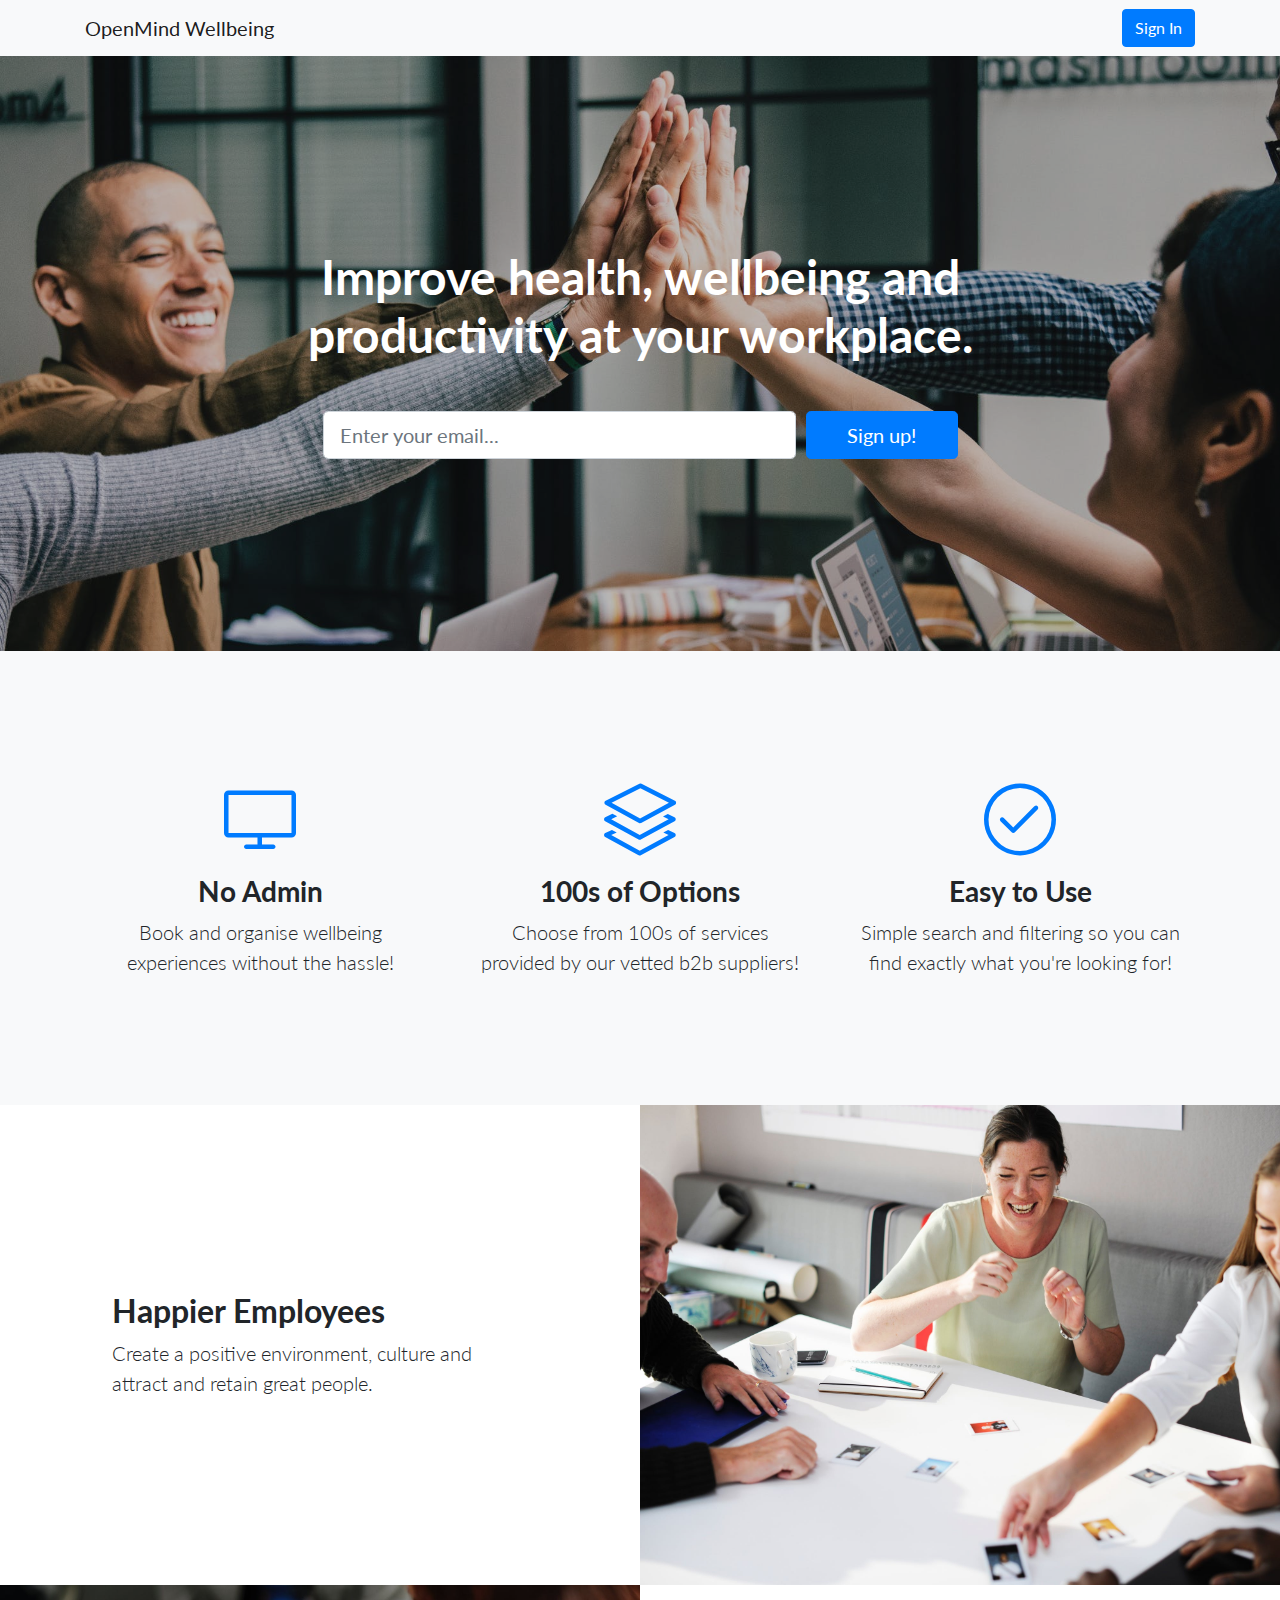
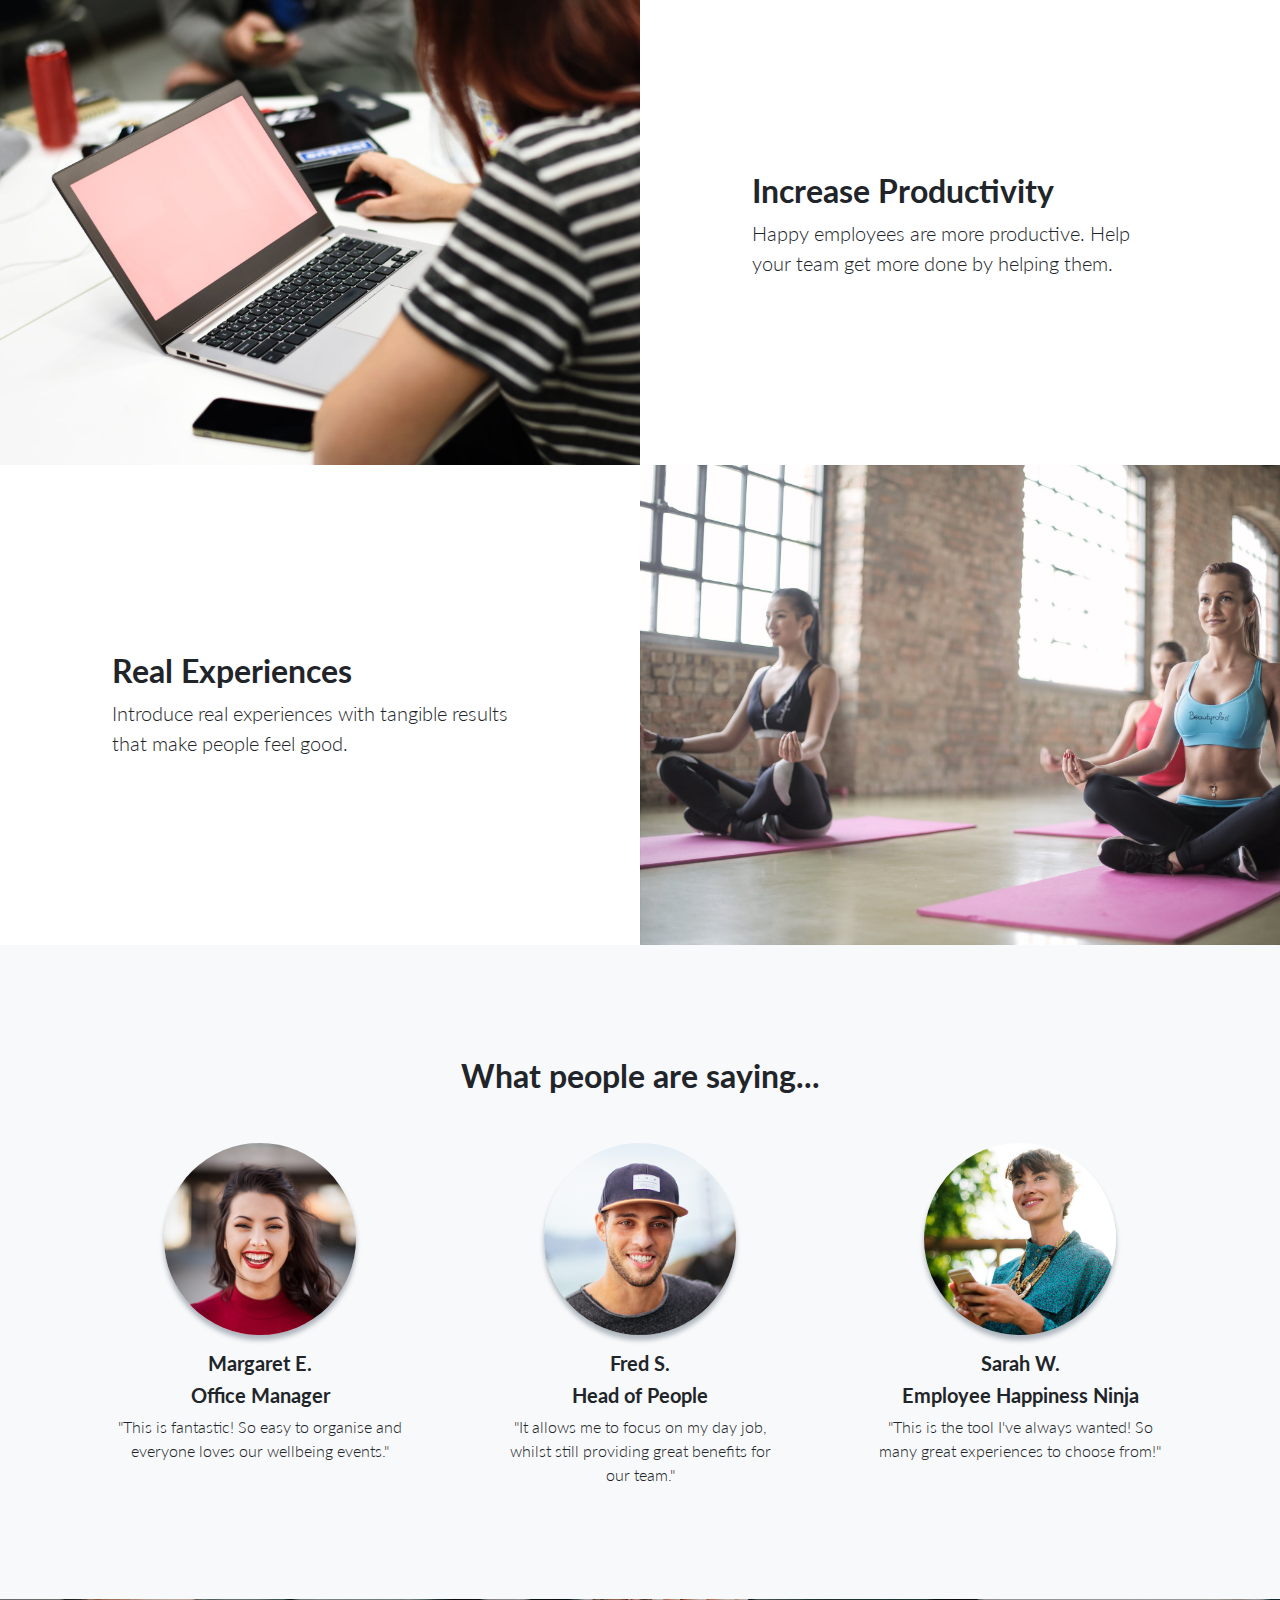
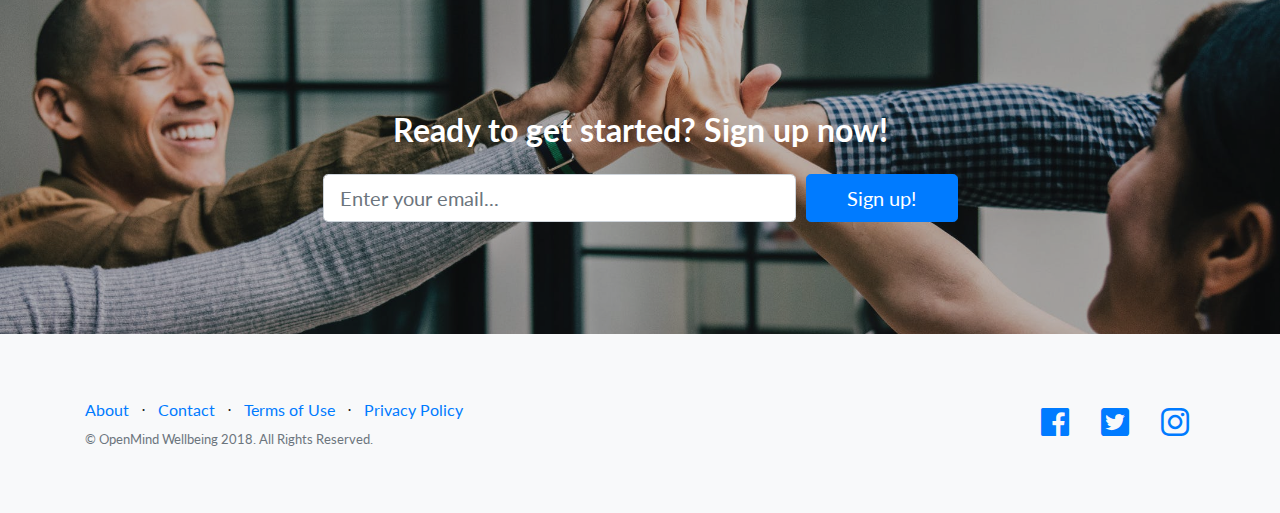
==== commit 8ee75d08: "sp" ====
--- a/index.html
+++ b/index.html
@@ -100,7 +100,7 @@
           <div class="col-lg-6 order-lg-2 text-white showcase-img" style="background-image: url('img/happy.jpeg');"></div>
           <div class="col-lg-6 order-lg-1 my-auto showcase-text">
             <h2>Happier Employees</h2>
-            <p class="lead mb-0">Create a positive environemnt, culture and attract and retain great people.</p>
+            <p class="lead mb-0">Create a positive environment, culture and attract and retain great people.</p>
           </div>
         </div>
         <div class="row no-gutters">
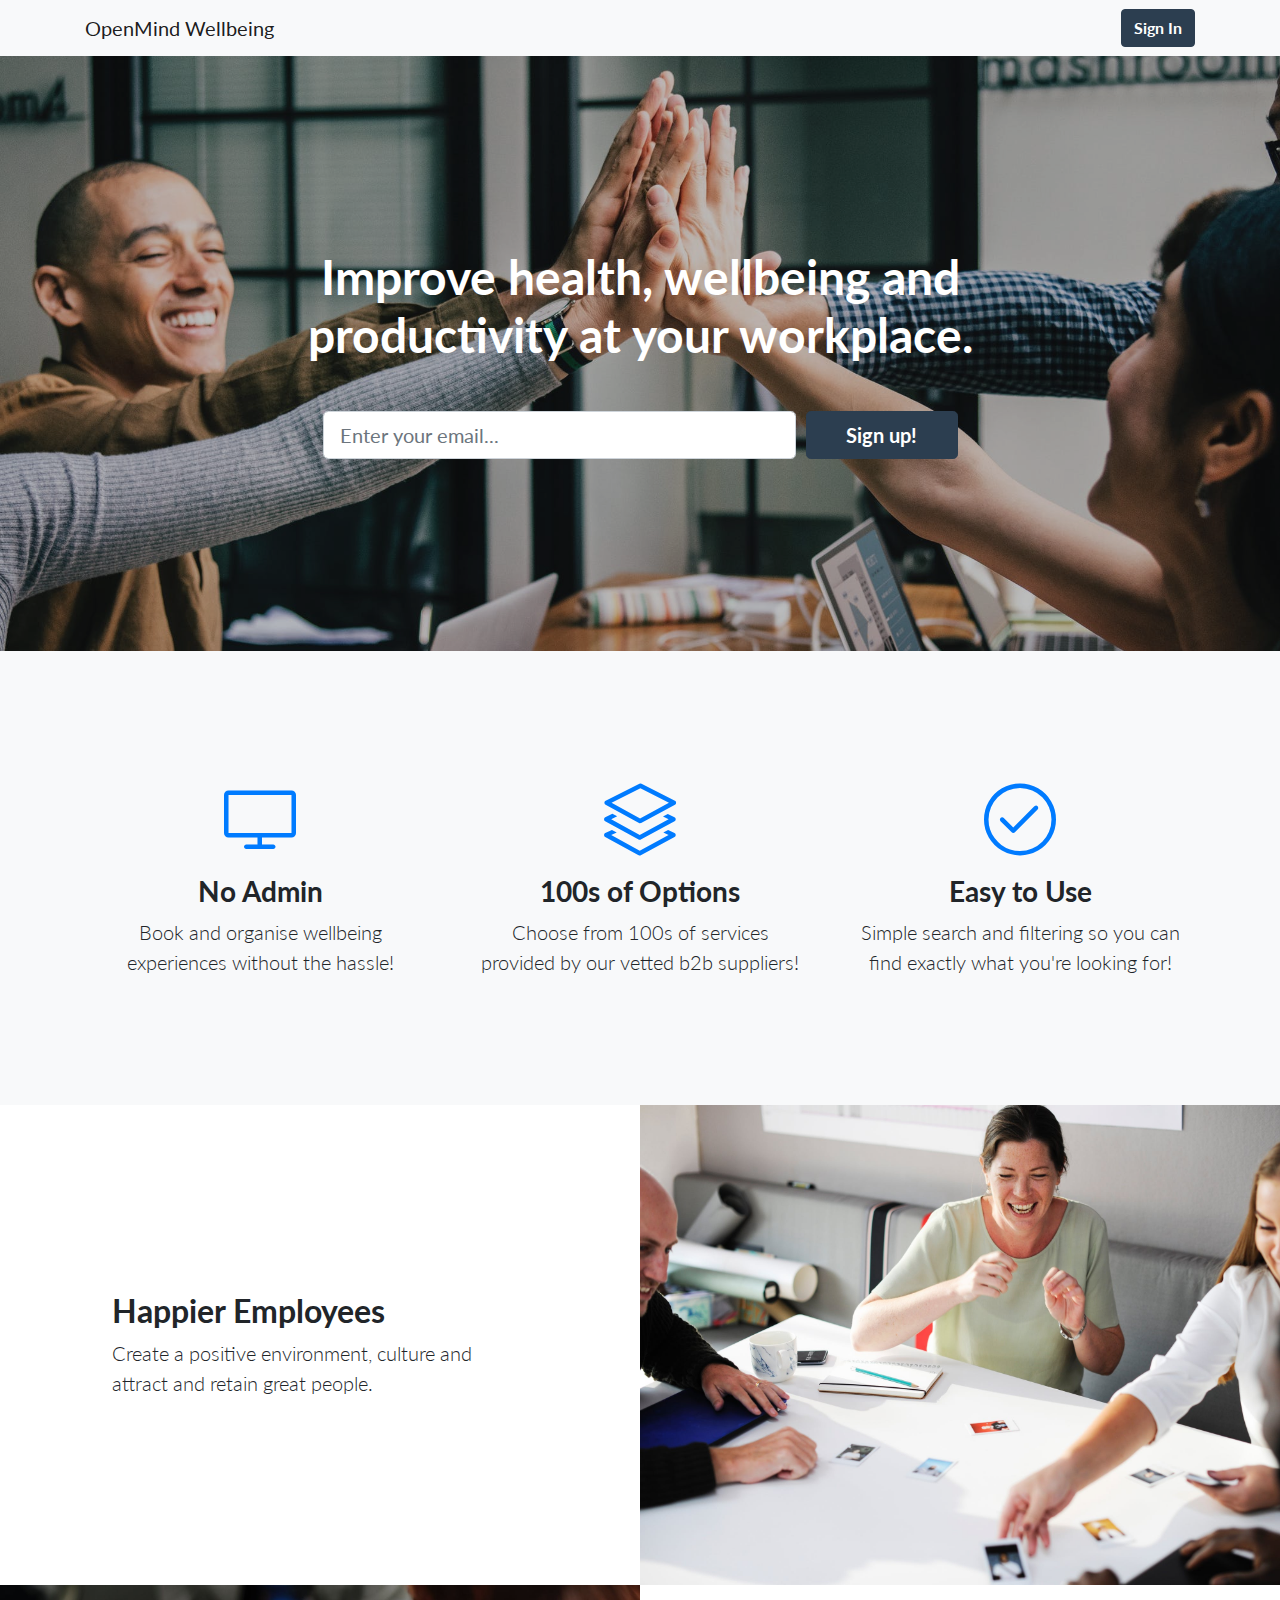
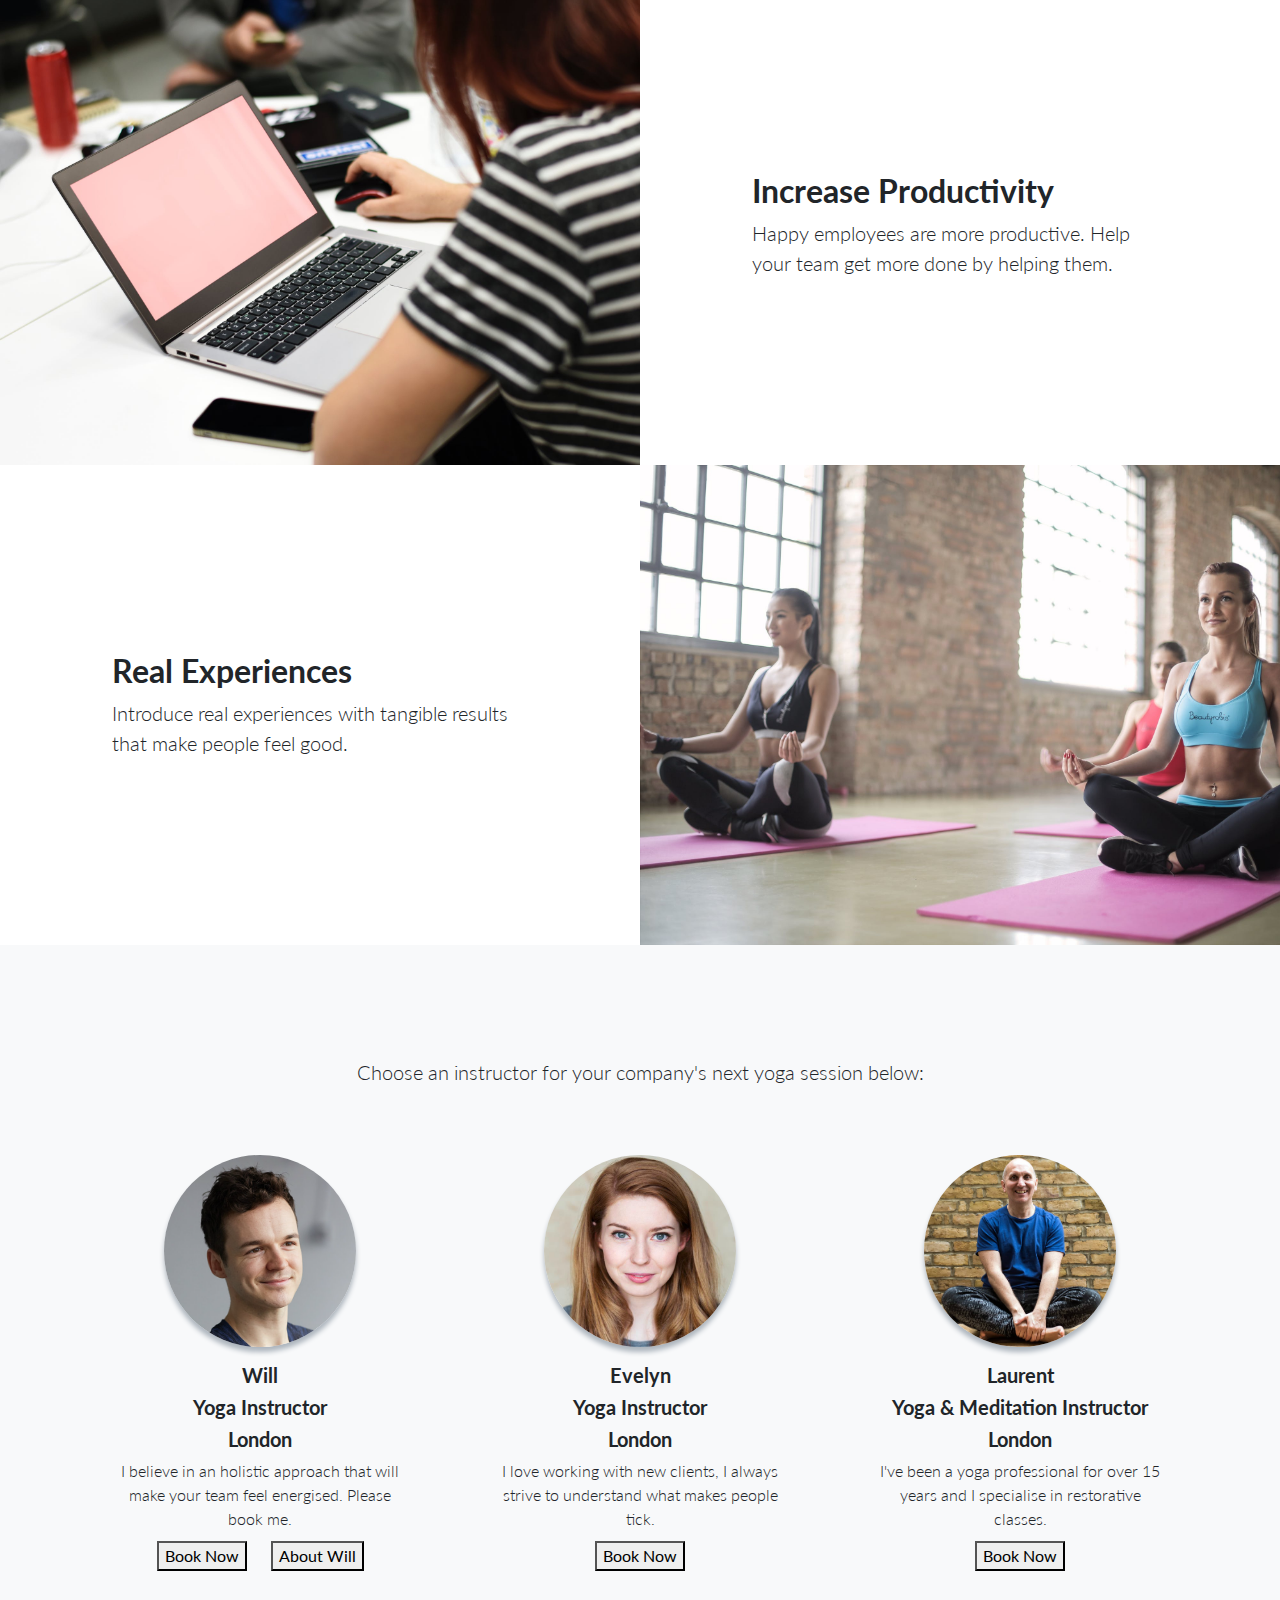
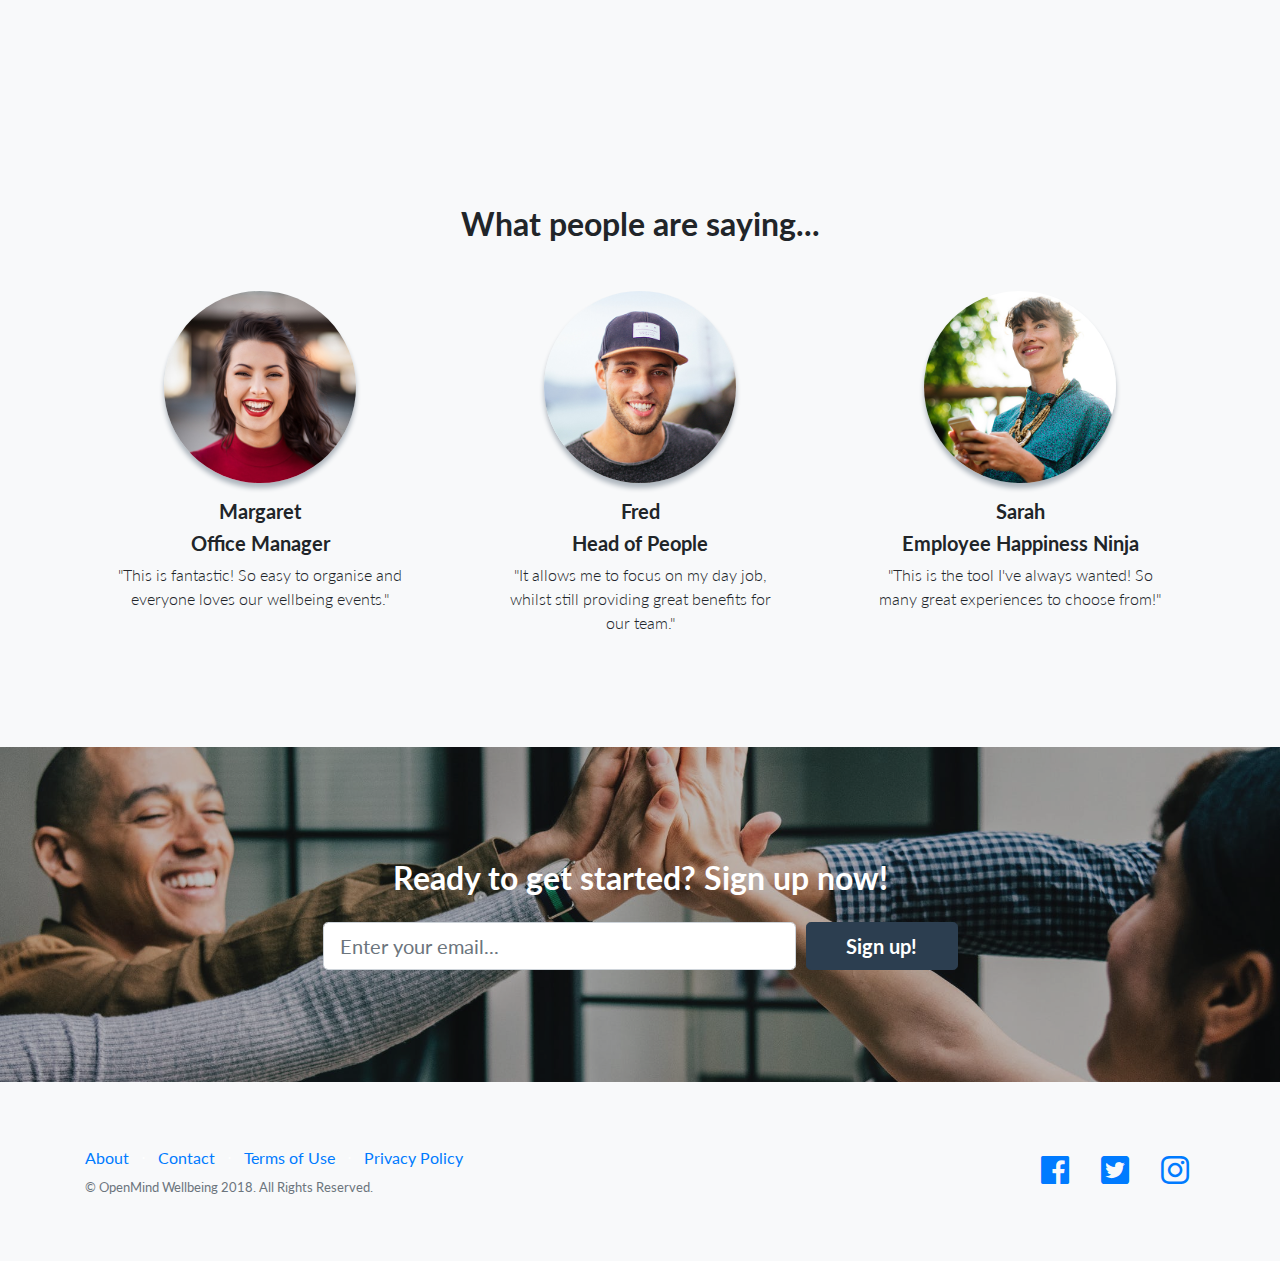
==== commit cf10e7a2: "On main page" ====
--- a/index.html
+++ b/index.html
@@ -12,6 +12,7 @@
 
     <!-- Bootstrap core CSS -->
     <link href="vendor/bootstrap/css/bootstrap.min.css" rel="stylesheet">
+    <link href="css/portfolio.css" rel="stylesheet">
 
     <!-- Custom fonts for this template -->
     <link href="vendor/fontawesome-free/css/all.min.css" rel="stylesheet">
@@ -120,6 +121,102 @@
       </div>
     </section>
 
+    <section class="testimonials text-center bg-light">
+      <div class="container">
+        <p class="lead mb-0">Choose an instructor for your company's next yoga session below:</p>
+        <br><br>
+        <div class="row">
+          <div class="col-lg-4">
+            <div class="testimonial-item mx-auto mb-5 mb-lg-0" style="margin: 10px;">
+              <img class="img-fluid rounded-circle mb-3" src="img/will-wheeler.png" alt="" style="margin:10px">
+              <h5>Will</h5>
+              <h5>Yoga Instructor</h5>
+              <h5>London</h5>
+              <p class="font-weight-light mb-0">I believe in an holistic approach that will make your team feel energised. Please book me.</p>
+              <a href="https://goo.gl/forms/U6w9ByZcpoBdEujP2" target="_blank"><button style="margin: 10px">Book Now</button></a>
+              <a target="_blank" href="#portfolioModalTeam" data-toggle="modal">
+                <button style="margin: 10px">About Will</button>
+              </a>
+
+            </div>
+          </div>
+          <div class="col-lg-4">
+            <div class="testimonial-item mx-auto mb-5 mb-lg-0" style="margin: 10px;">
+              <img class="img-fluid rounded-circle mb-3" src="img/evelyn-adams.png" alt="" style="margin:10px">
+              <h5>Evelyn</h5>
+              <h5>Yoga Instructor</h5>
+              <h5>London</h5>
+              <p class="font-weight-light mb-0">I love working with new clients, I always strive to understand what makes people tick.</p>
+              <a href="https://goo.gl/forms/U6w9ByZcpoBdEujP2" target="_blank"><button style="margin: 10px">Book Now</button></a>
+
+            </div>
+          </div>
+          <div class="col-lg-4">
+            <div class="testimonial-item mx-auto mb-5 mb-lg-0" style="margin: 10px;">
+              <img class="img-fluid rounded-circle mb-3" src="img/laurent-roure.png" alt="" style="margin:10px">
+              <h5>Laurent</h5>
+              <h5>Yoga & Meditation Instructor</h5>
+              <h5>London</h5>
+              <p class="font-weight-light mb-0">I've been a yoga professional for over 15 years and I specialise in restorative classes.</p>
+              <a href="https://goo.gl/forms/U6w9ByZcpoBdEujP2" target="_blank"><button style="margin: 10px">Book Now</button></a>
+            </div>
+          </div>
+        </div>
+      </div>
+    </section>
+
+    <div class="portfolio-modal modal fade" id="portfolioModalTeam" tabindex="-1" role="dialog" aria-hidden="true">
+        <div class="modal-content">
+            <div class="close-modal" data-dismiss="modal">
+                <div class="lr">
+                    <div class="rl">
+                    </div>
+                </div>
+            </div>
+            <div class="container">
+              <div class="row">
+                <div>
+                  <div class="modal-body">
+                    <hr class="star-primary">
+                    <h2 style="text-align:center">About Will</h2>
+                    <hr class="star-primary">
+
+                    <section id="team" class="team">
+                      <div class="container">
+                        <div class="row text-center">
+                          <div>
+                          <br>
+                          <br>
+                            <div style="text-align:center">
+                              <img class="team" src="img/will-wheeler.png" width="250px"/>
+                              <p class="lead">
+                                Discovering yoga while training as an actor and using it in his career in movement and physical theatre, Will’s yoga adventures have taken him to Bali and India to learn yoga and the study of Ayurveda.
+                              </p>
+                              <p class="lead">
+                                Going on to train as a yoga teacher with yogahaven in Morocco, Will now runs retreats in various locations around Europe as well as teaching events and classes throughout London including hot yoga, vinyasa flow and restorative. With a fun and playful teaching style, Will's classes are strong, upbeat and lively.
+                              </p>
+                              <p class="lead">
+                                Alongside pro-fighter and boxing coach Chris Baugh, Will is also the co-founder of YogaBox London — a workout using the disciplines of boxing, yoga and mindfulness.
+                              </p>
+                              <p class="lead">
+                                Will continues his professional development by studying with senior teachers including Sianna Sherman and Jason Crandell (US) and Claire Missingham (UK).
+                              </p>
+                              <p class="lead">
+                                Will most recently became Ambassador for yoga apparel brand lululemon athletica on Regent Street.
+                              </p>
+
+                            </div>
+                          </div>
+                        </div>
+                      </div>
+                    </section>
+                  </div>
+                </div>
+              </div>
+            </div>
+        </div>
+    </div>
+
     <!-- Testimonials -->
     <section class="testimonials text-center bg-light">
       <div class="container">
@@ -128,7 +225,7 @@
           <div class="col-lg-4">
             <div class="testimonial-item mx-auto mb-5 mb-lg-0">
               <img class="img-fluid rounded-circle mb-3" src="img/testimonials-1.jpg" alt="">
-              <h5>Margaret E.</h5>
+              <h5>Margaret</h5>
               <h5>Office Manager</h5>
               <p class="font-weight-light mb-0">"This is fantastic! So easy to organise and everyone loves our wellbeing events."</p>
             </div>
@@ -136,7 +233,7 @@
           <div class="col-lg-4">
             <div class="testimonial-item mx-auto mb-5 mb-lg-0">
               <img class="img-fluid rounded-circle mb-3" src="img/testimonials-2.jpg" alt="">
-              <h5>Fred S.</h5>
+              <h5>Fred</h5>
               <h5>Head of People</h5>
               <p class="font-weight-light mb-0">"It allows me to focus on my day job, whilst still providing great benefits for our team."</p>
             </div>
@@ -144,7 +241,7 @@
           <div class="col-lg-4">
             <div class="testimonial-item mx-auto mb-5 mb-lg-0">
               <img class="img-fluid rounded-circle mb-3" src="img/testimonials-3.jpg" alt="">
-              <h5>Sarah	W.</h5>
+              <h5>Sarah</h5>
               <h5>Employee Happiness Ninja</h5>
               <p class="font-weight-light mb-0">"This is the tool I've always wanted! So many great experiences to choose from!"</p>
             </div>
@@ -227,6 +324,7 @@
     <!-- Bootstrap core JavaScript -->
     <script src="vendor/jquery/jquery.min.js"></script>
     <script src="vendor/bootstrap/js/bootstrap.bundle.min.js"></script>
+    <script src="vendor/portfolio.js"></script>
 
   </body>
 
--- a/css/portfolio.css
+++ b/css/portfolio.css
@@ -0,0 +1,309 @@
+#portfolio .portfolio-item {
+  margin: 0 0 15px;
+  right: 0;
+}
+#portfolio .portfolio-item .portfolio-link {
+  display: block;
+  position: relative;
+  max-width: 300px;
+  margin: 0 auto;
+}
+#portfolio .portfolio-item .portfolio-link .caption {
+  background: rgba(0, 207, 161, 0.75);
+  position: absolute;
+  width: 300px;
+  height: 300px;
+  opacity: 0;
+  margin: 0 auto;
+  transition: all ease 0.5s;
+  -webkit-transition: all ease 0.5s;
+  -moz-transition: all ease 0.5s;
+}
+
+#portfolio .portfolio-item .portfolio-link .caption:hover {
+  opacity: 1;
+}
+#portfolio .portfolio-item .portfolio-link .caption .caption-content {
+  position: absolute;
+  width: 100%;
+  height: 20px;
+  font-size: 20px;
+  text-align: center;
+  top: 50%;
+  margin-top: -12px;
+  color: white;
+}
+
+#portfolio .portfolio-item .portfolio-link .caption .caption-content i {
+  margin-top: -12px;
+}
+#portfolio .portfolio-item .portfolio-link .caption .caption-content h3,
+#portfolio .portfolio-item .portfolio-link .caption .caption-content h4 {
+  margin: 0;
+}
+#portfolio * {
+  z-index: 2;
+}
+@media (min-width: 767px) {
+  #portfolio .portfolio-item {
+    margin: 0 0 30px;
+  }
+}
+.floating-label-form-group {
+  position: relative;
+  margin-bottom: 0;
+  padding-bottom: 0.5em;
+  border-bottom: 1px solid #eeeeee;
+}
+.floating-label-form-group input,
+.floating-label-form-group textarea {
+  z-index: 1;
+  position: relative;
+  padding-right: 0;
+  padding-left: 0;
+  border: none;
+  border-radius: 0;
+  font-size: 1.5em;
+  background: none;
+  box-shadow: none !important;
+  resize: none;
+}
+.floating-label-form-group label {
+  display: block;
+  z-index: 0;
+  position: relative;
+  top: 2em;
+  margin: 0;
+  font-size: 0.85em;
+  line-height: 1.764705882em;
+  vertical-align: middle;
+  vertical-align: baseline;
+  opacity: 0;
+  -webkit-transition: top 0.3s ease,opacity 0.3s ease;
+  -moz-transition: top 0.3s ease,opacity 0.3s ease;
+  -ms-transition: top 0.3s ease,opacity 0.3s ease;
+  transition: top 0.3s ease,opacity 0.3s ease;
+}
+.floating-label-form-group:not(:first-child) {
+  padding-left: 14px;
+  border-left: 1px solid #eeeeee;
+}
+.floating-label-form-group-with-value label {
+  top: 0;
+  opacity: 1;
+}
+.floating-label-form-group-with-focus label {
+  color: #18BC9C;
+}
+form .row:first-child .floating-label-form-group {
+  border-top: 1px solid #eeeeee;
+}
+footer {
+  color: white;
+}
+footer h3 {
+  margin-bottom: 30px;
+}
+footer .footer-above {
+  padding-top: 50px;
+  background-color: #2C3E50;
+}
+footer .footer-col {
+  margin-bottom: 50px;
+}
+footer .footer-below {
+  padding: 25px 0;
+  background-color: #233140;
+}
+.btn-outline {
+  color: white;
+  font-size: 20px;
+  border: solid 2px white;
+  background: transparent;
+  transition: all 0.3s ease-in-out;
+  margin-top: 15px;
+}
+.btn-outline:hover,
+.btn-outline:focus,
+.btn-outline:active,
+.btn-outline.active {
+  color: #18BC9C;
+  background: white;
+  border: solid 2px white;
+}
+.btn-primary {
+  color: white;
+  background-color: #2C3E50;
+  border-color: #2C3E50;
+  font-weight: 700;
+}
+.btn-primary:hover,
+.btn-primary:focus,
+.btn-primary:active,
+.btn-primary.active,
+.open .dropdown-toggle.btn-primary {
+  color: white;
+  background-color: #1a242f;
+  border-color: #161f29;
+}
+.btn-primary:active,
+.btn-primary.active,
+.open .dropdown-toggle.btn-primary {
+  background-image: none;
+}
+.btn-primary.disabled,
+.btn-primary[disabled],
+fieldset[disabled] .btn-primary,
+.btn-primary.disabled:hover,
+.btn-primary[disabled]:hover,
+fieldset[disabled] .btn-primary:hover,
+.btn-primary.disabled:focus,
+.btn-primary[disabled]:focus,
+fieldset[disabled] .btn-primary:focus,
+.btn-primary.disabled:active,
+.btn-primary[disabled]:active,
+fieldset[disabled] .btn-primary:active,
+.btn-primary.disabled.active,
+.btn-primary[disabled].active,
+fieldset[disabled] .btn-primary.active {
+  background-color: #2C3E50;
+  border-color: #2C3E50;
+}
+.btn-primary .badge {
+  color: #2C3E50;
+  background-color: white;
+}
+.btn-success {
+  color: white;
+  background-color: #18BC9C;
+  border-color: #18BC9C;
+  font-weight: 700;
+}
+.btn-success:hover,
+.btn-success:focus,
+.btn-success:active,
+.btn-success.active,
+.open .dropdown-toggle.btn-success {
+  color: white;
+  background-color: #128f76;
+  border-color: #11866f;
+}
+.btn-success:active,
+.btn-success.active,
+.open .dropdown-toggle.btn-success {
+  background-image: none;
+}
+.btn-success.disabled,
+.btn-success[disabled],
+fieldset[disabled] .btn-success,
+.btn-success.disabled:hover,
+.btn-success[disabled]:hover,
+fieldset[disabled] .btn-success:hover,
+.btn-success.disabled:focus,
+.btn-success[disabled]:focus,
+fieldset[disabled] .btn-success:focus,
+.btn-success.disabled:active,
+.btn-success[disabled]:active,
+fieldset[disabled] .btn-success:active,
+.btn-success.disabled.active,
+.btn-success[disabled].active,
+fieldset[disabled] .btn-success.active {
+  background-color: #18BC9C;
+  border-color: #18BC9C;
+}
+.btn-success .badge {
+  color: #18BC9C;
+  background-color: white;
+}
+.btn-social {
+  display: inline-block;
+  height: 50px;
+  width: 50px;
+  border: 2px solid white;
+  border-radius: 100%;
+  text-align: center;
+  font-size: 20px;
+  line-height: 45px;
+}
+.btn:focus,
+.btn:active,
+.btn.active {
+  outline: none;
+}
+.scroll-top {
+  position: fixed;
+  right: 2%;
+  bottom: 2%;
+  width: 50px;
+  height: 50px;
+  z-index: 1049;
+}
+.scroll-top .btn {
+  font-size: 20px;
+  width: 50px;
+  height: 50px;
+  border-radius: 100%;
+  line-height: 28px;
+}
+.scroll-top .btn:focus {
+  outline: none;
+}
+.portfolio-modal .modal-content {
+  border-radius: 0;
+  background-clip: border-box;
+  -webkit-box-shadow: none;
+  box-shadow: none;
+  border: none;
+  min-height: 100%;
+  padding: 100px 0;
+  /*text-align: left;*/
+}
+.portfolio-modal .modal-content h2 {
+  margin: 0;
+  font-size: 3em;
+}
+.portfolio-modal .modal-content img {
+  margin-bottom: 30px;
+}
+.portfolio-modal .modal-content .item-details {
+  margin: 30px 0;
+}
+.portfolio-modal .close-modal {
+  position: absolute;
+  width: 75px;
+  height: 75px;
+  background-color: transparent;
+  top: 25px;
+  right: 25px;
+  cursor: pointer;
+}
+.portfolio-modal .close-modal:hover {
+  opacity: 0.3;
+}
+.portfolio-modal .close-modal .lr {
+  height: 75px;
+  width: 1px;
+  margin-left: 35px;
+  background-color: #2C3E50;
+  transform: rotate(45deg);
+  -ms-transform: rotate(45deg);
+  /* IE 9 */
+  -webkit-transform: rotate(45deg);
+  /* Safari and Chrome */
+  z-index: 1051;
+}
+.portfolio-modal .close-modal .lr .rl {
+  height: 75px;
+  width: 1px;
+  background-color: #2C3E50;
+  transform: rotate(90deg);
+  -ms-transform: rotate(90deg);
+  /* IE 9 */
+  -webkit-transform: rotate(90deg);
+  /* Safari and Chrome */
+  z-index: 1052;
+}
+.portfolio-modal .modal-backdrop {
+  opacity: 0;
+  display: none;
+}
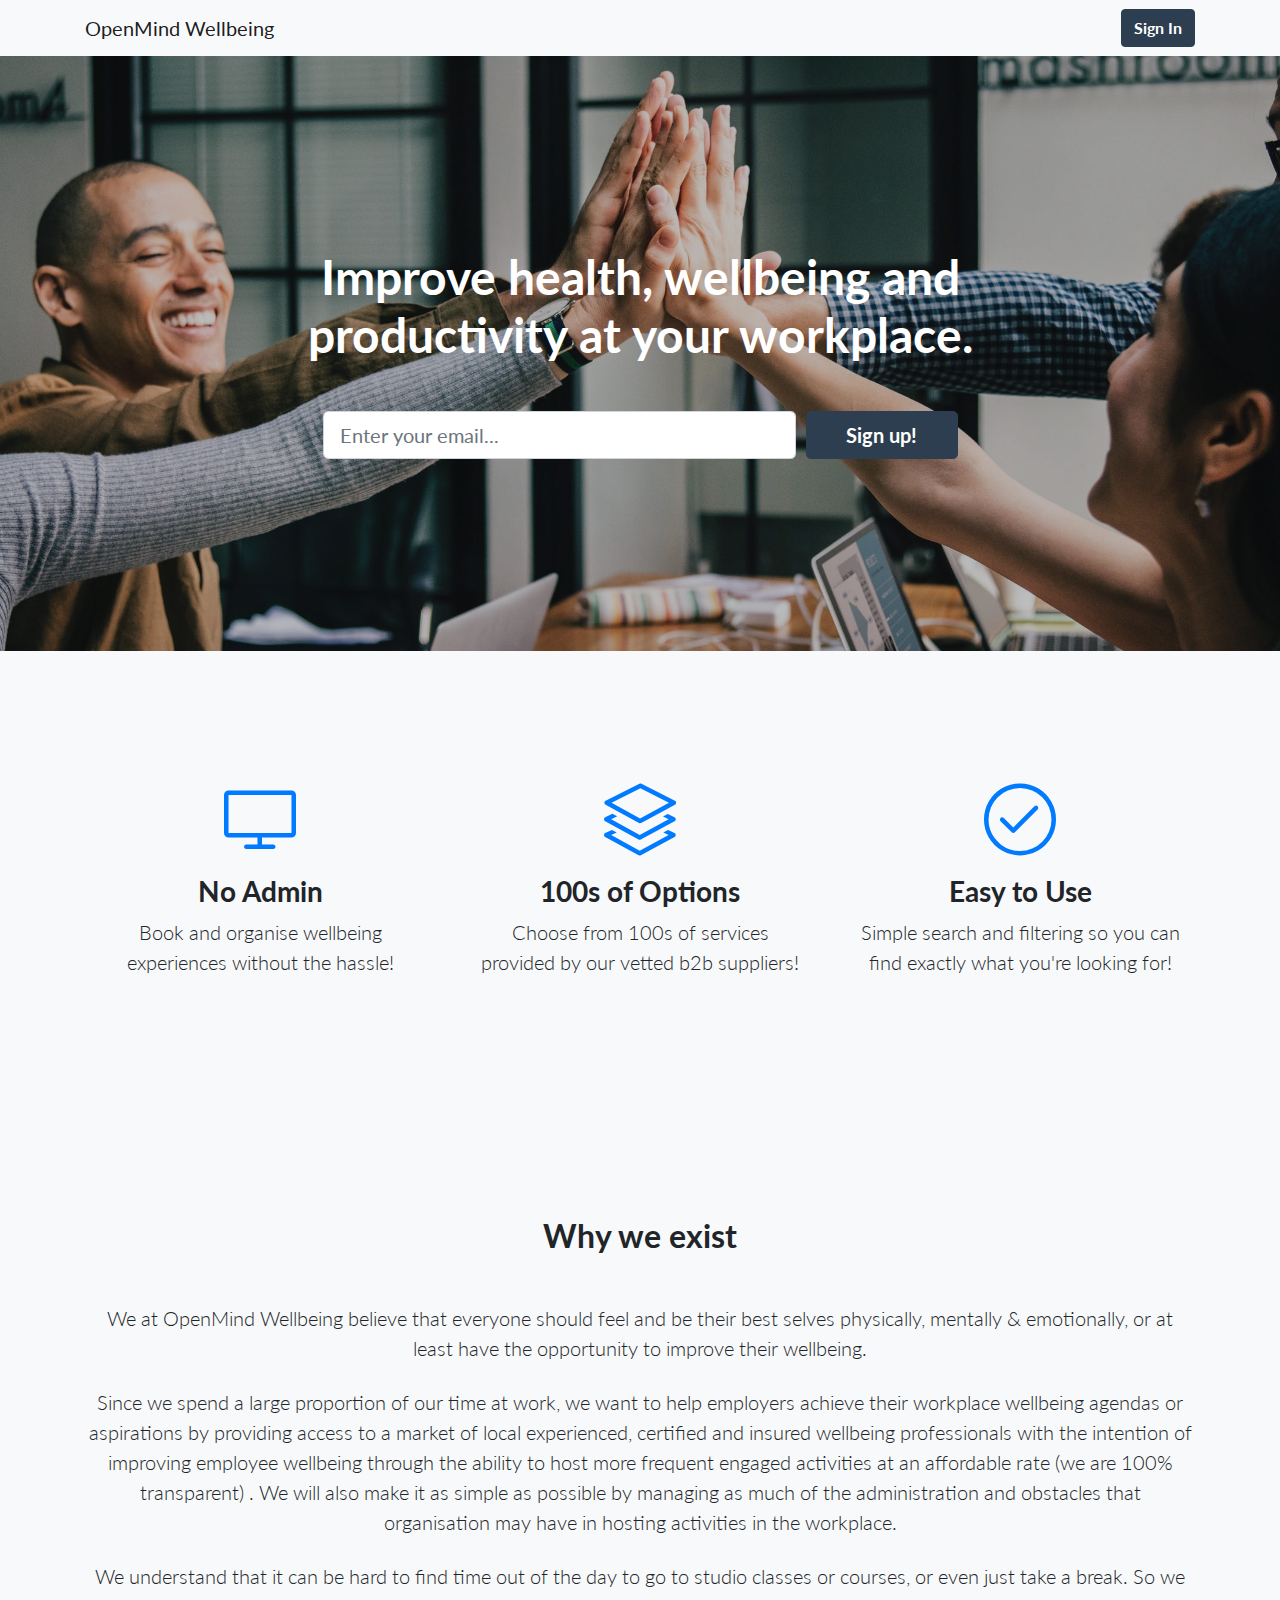
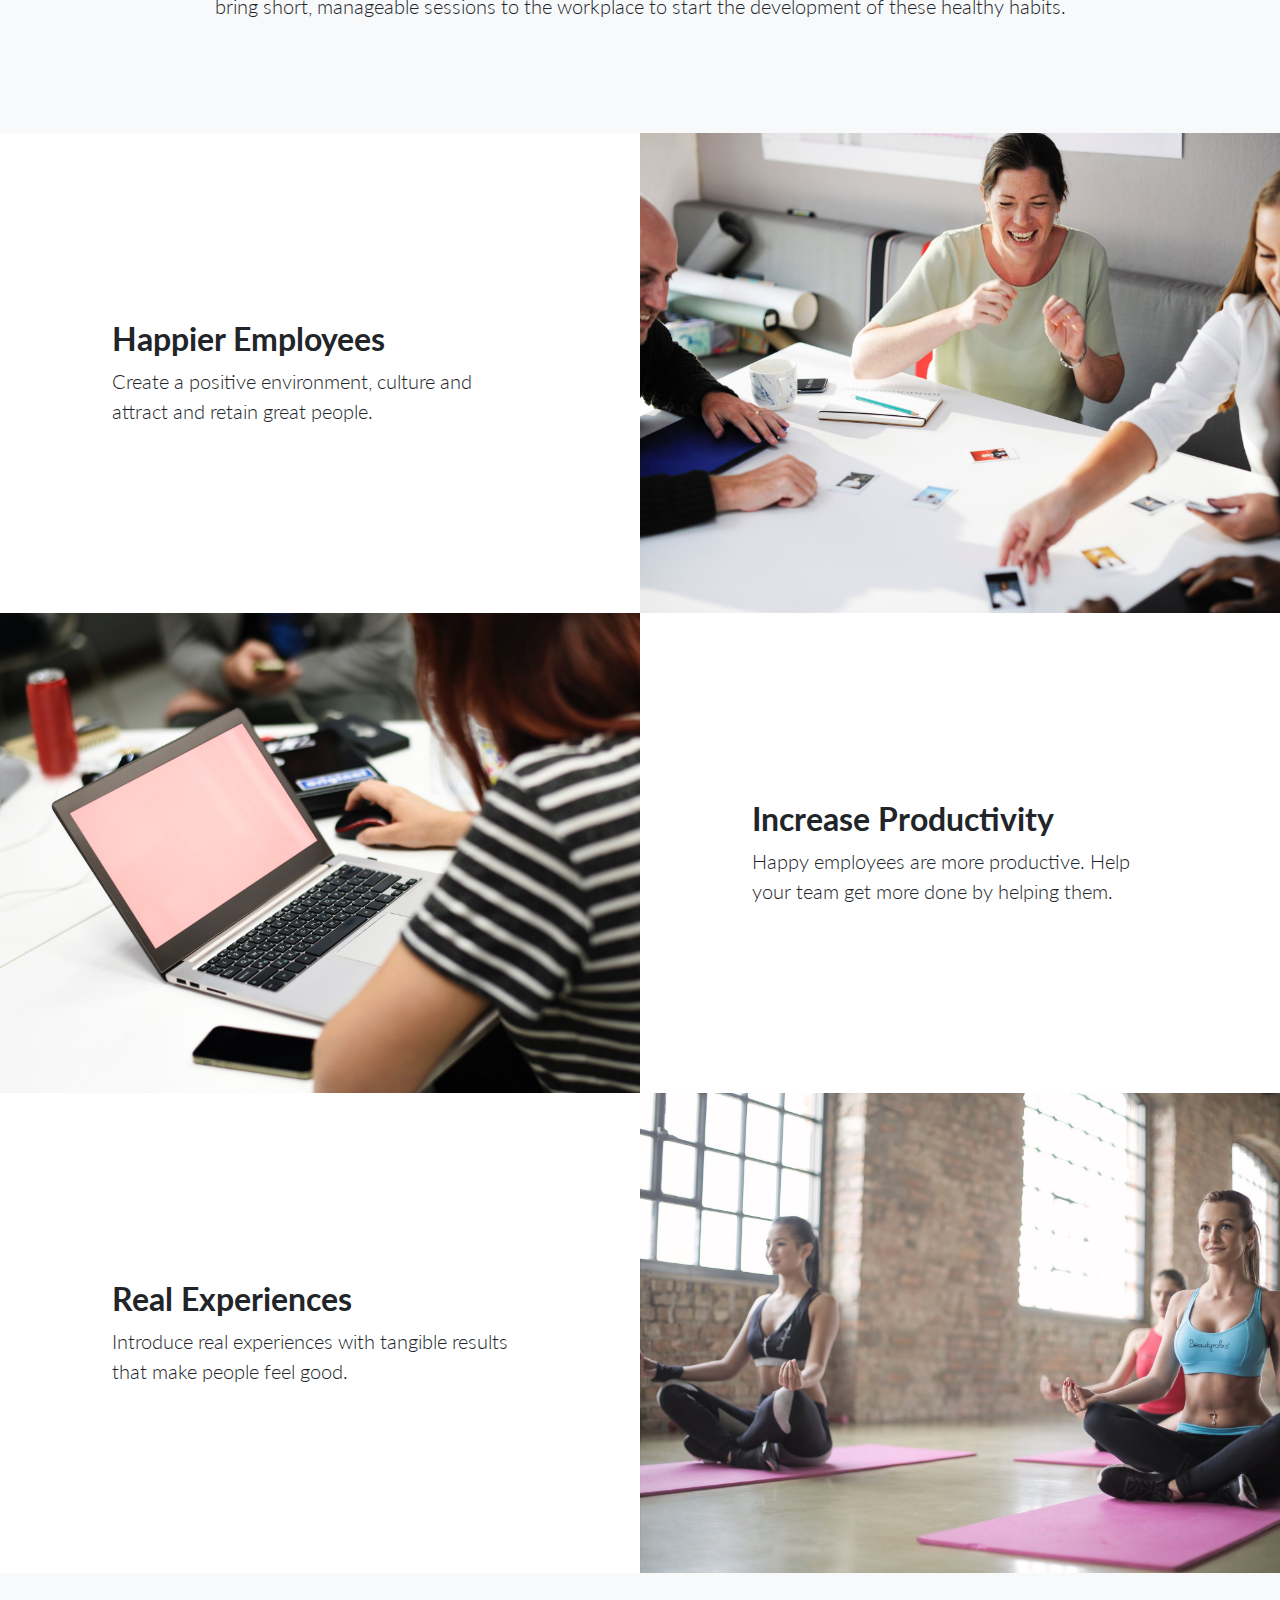
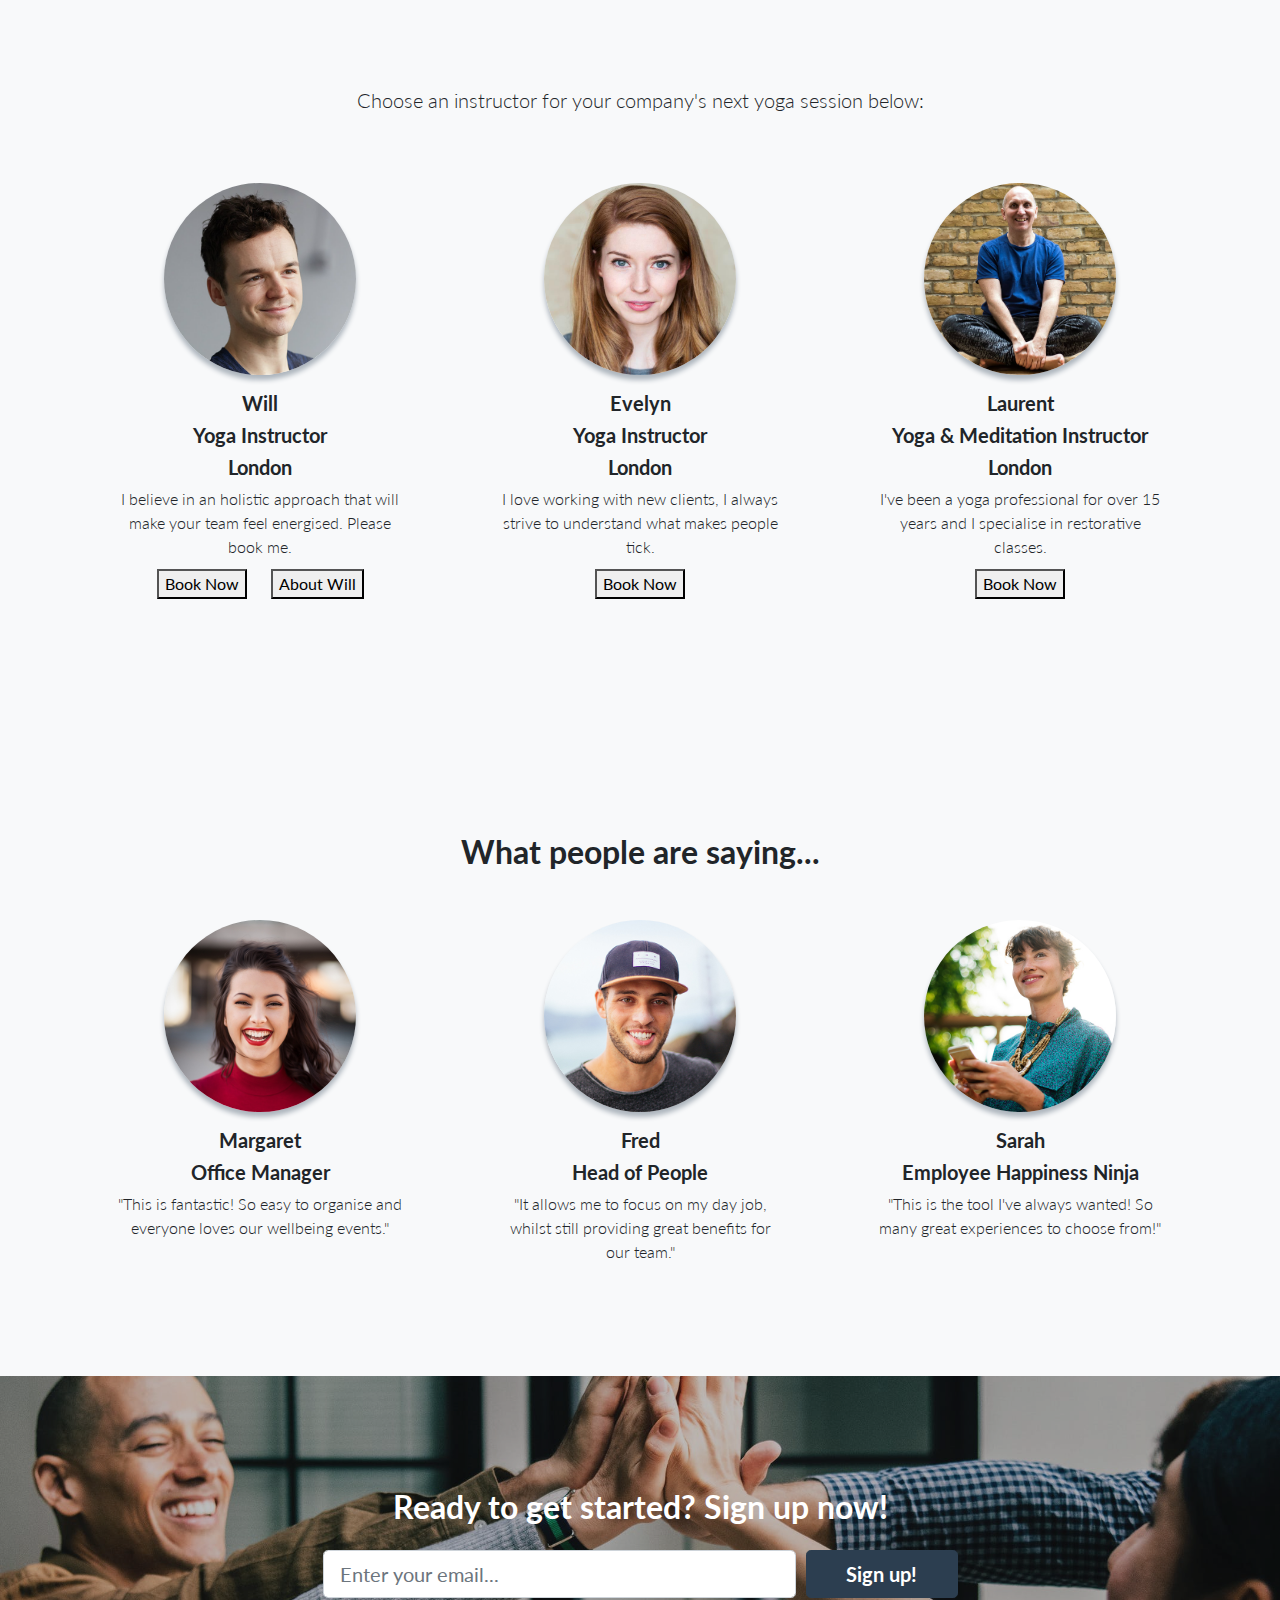
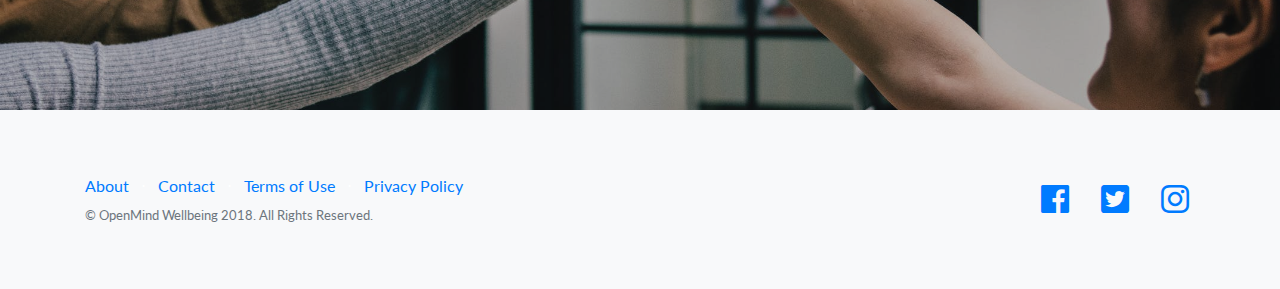
==== commit 5393ae44: "Update index.html" ====
--- a/index.html
+++ b/index.html
@@ -90,6 +90,17 @@
             </div>
           </div>
         </div>
+      </div>
+    </section>
+
+    <section class="testimonials text-center bg-light">
+      <div class="container">
+        <h2 class="mb-5">Why we exist</h2>
+        <p class="lead mb-0">We at OpenMind Wellbeing believe that everyone should feel and be their best selves physically, mentally & emotionally, or at least have the opportunity to improve their wellbeing.</p>
+        <br>
+        <p class="lead mb-0">Since we spend a large proportion of our time at work, we want to help employers achieve their workplace wellbeing agendas or aspirations by providing access to a market of local experienced, certified and insured wellbeing professionals with the intention of improving employee wellbeing through the ability to host more frequent engaged activities at an affordable rate (we are 100% transparent) . We will also make it as simple as possible by managing as much of the administration and obstacles that organisation may have in hosting activities in the workplace.</p>
+        <br>
+        <p class="lead mb-0">We understand that it can be hard to find time out of the day to go to studio classes or courses, or even just take a break. So we bring short, manageable sessions to the workplace to start the development of these healthy habits.</p>
       </div>
     </section>
 
